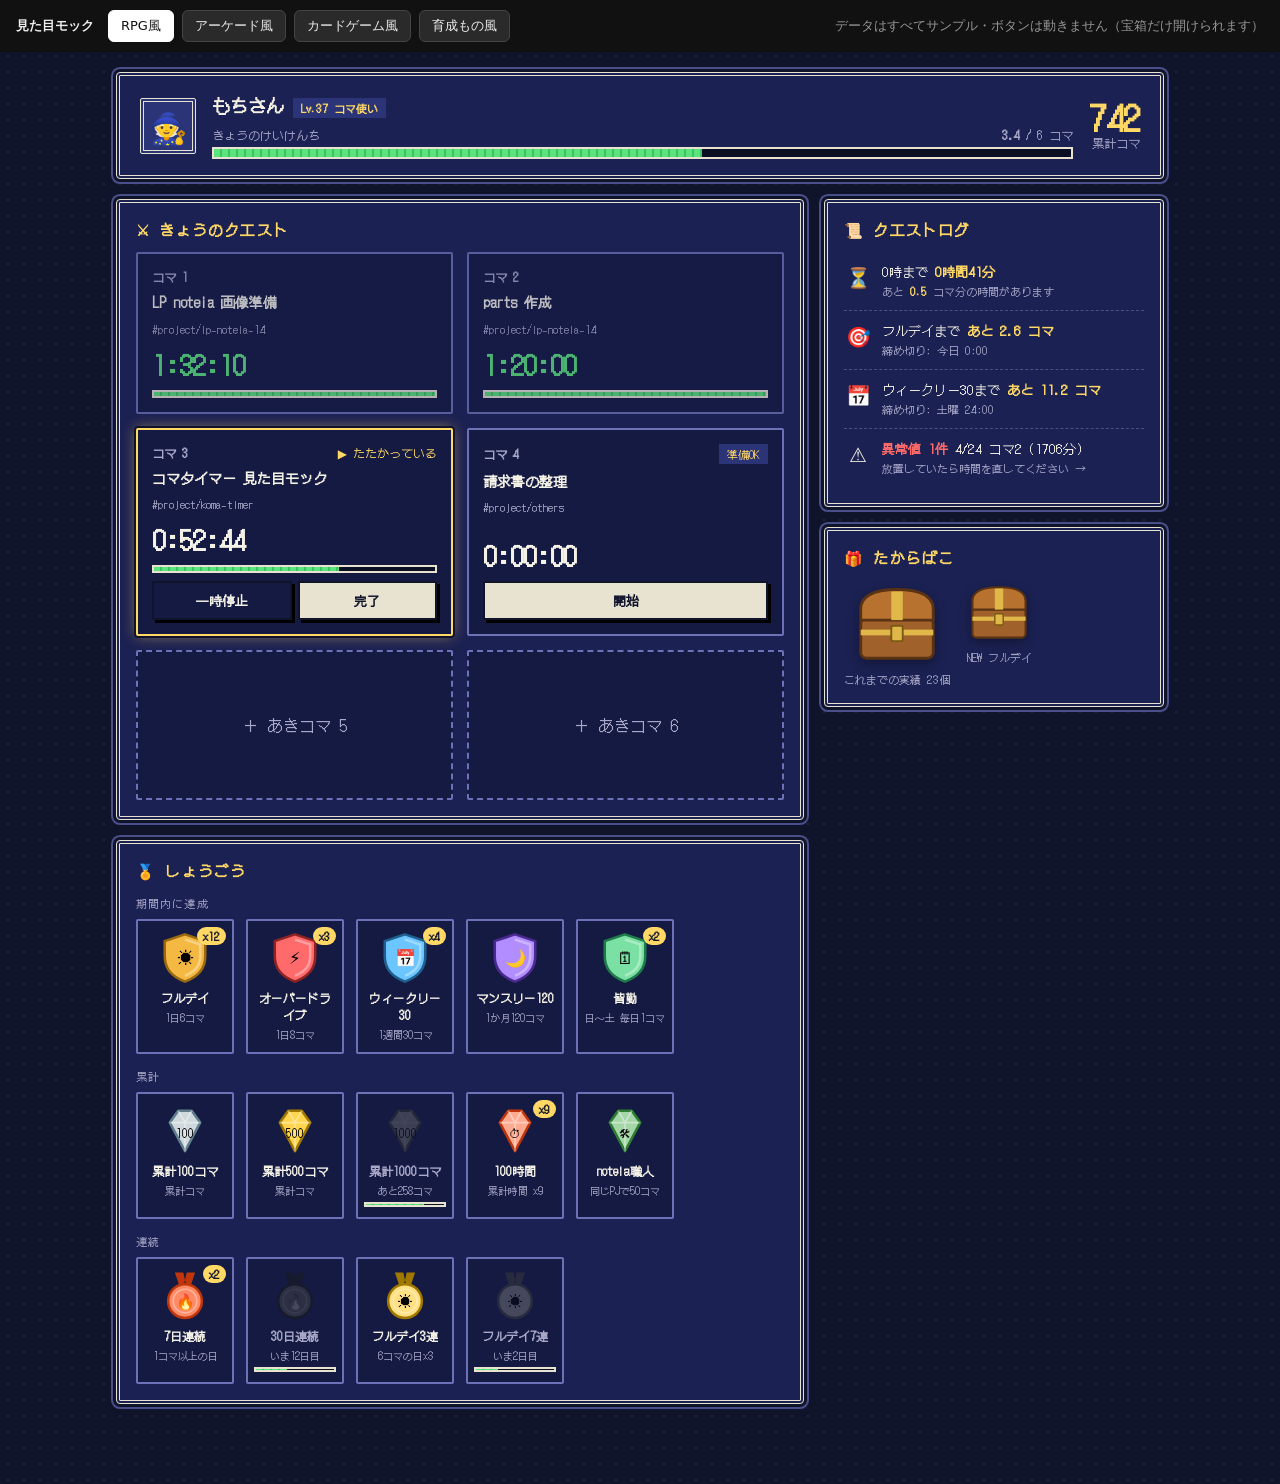
==== mock/index.html @ 6a6e15d1 "feat: 見た目を比べるモックページを追加（ローカル専用） #T-007 Co-Authored-By: Claude Opus 5.5 <noreply@anthropic.com>" ====
<!doctype html>
<html lang="ja" data-skin="rpg">
<head>
<meta charset="utf-8">
<meta name="viewport" content="width=device-width, initial-scale=1">
<title>見た目モック — コマタイマー</title>
<!-- T-007: 見た目の方向性を比べるためのモック（ローカル専用・データはすべてサンプル） -->
<link rel="preconnect" href="https://fonts.googleapis.com">
<link rel="preconnect" href="https://fonts.gstatic.com" crossorigin>
<link href="https://fonts.googleapis.com/css2?family=DotGothic16&family=M+PLUS+Rounded+1c:wght@400;700;800&family=Orbitron:wght@500;700;900&family=Zen+Kaku+Gothic+New:wght@400;700;900&display=swap" rel="stylesheet">
<style>
/* =========================================================
   共通の骨組み（スキンは変数と一部の上書きだけで切り替える）
   ========================================================= */
* { box-sizing: border-box; }
html, body { margin: 0; }
body {
    background: var(--bg);
    color: var(--text);
    font-family: var(--font);
    min-height: 100vh;
    transition: background .3s, color .3s;
}
button { font: inherit; color: inherit; cursor: pointer; }

.switcher {
    position: sticky; top: 0; z-index: 50;
    display: flex; gap: 8px; flex-wrap: wrap; align-items: center;
    padding: 10px 16px;
    background: #111; color: #eee;
    font-family: system-ui, sans-serif; font-size: 13px;
}
.switcher strong { margin-right: 6px; }
.switcher button {
    background: #2a2a2a; border: 1px solid #444; border-radius: 6px;
    padding: 6px 12px; color: #eee;
}
.switcher button[aria-pressed="true"] { background: #fff; color: #111; border-color: #fff; }
.switcher .note { margin-left: auto; opacity: .6; }

.wrap { max-width: 1080px; margin: 0 auto; padding: 20px 16px 60px; }

/* ---- プレイヤー帯 ---- */
.player {
    display: grid; grid-template-columns: auto 1fr auto; gap: 16px; align-items: center;
    padding: 16px 20px; margin-bottom: 20px;
    background: var(--panel); border: var(--panel-border); border-radius: var(--radius);
    box-shadow: var(--panel-shadow);
}
.player__avatar {
    width: 56px; height: 56px; display: grid; place-items: center;
    font-size: 30px; background: var(--accent-soft); border-radius: var(--avatar-radius);
    border: var(--panel-border);
}
.player__name { font-weight: 700; font-size: 18px; }
.player__title { font-size: 12px; color: var(--muted); }
.meter { margin-top: 8px; }
.meter__label { display: flex; justify-content: space-between; font-size: 12px; color: var(--muted); margin-bottom: 4px; }
.meter__bar { height: 12px; background: var(--track); border-radius: var(--bar-radius); overflow: hidden; border: var(--bar-border); }
.meter__fill { height: 100%; width: var(--p); background: var(--fill); border-radius: var(--bar-radius); }
.player__score { text-align: right; }
.player__score .big { font-family: var(--font-num); font-size: 34px; font-weight: 900; color: var(--accent); line-height: 1; }
.player__score .small { font-size: 12px; color: var(--muted); }

/* ---- レイアウト ---- */
.grid { display: grid; grid-template-columns: 1fr 340px; gap: 20px; align-items: start; }
@media (max-width: 860px) { .grid { grid-template-columns: 1fr; } .player { grid-template-columns: auto 1fr; } .player__score { grid-column: 1 / -1; text-align: left; } }

.panel {
    background: var(--panel); border: var(--panel-border); border-radius: var(--radius);
    box-shadow: var(--panel-shadow); padding: 16px; margin-bottom: 20px;
}
.panel__title {
    font-family: var(--font-title); font-weight: 700; font-size: 15px;
    margin: 0 0 12px; display: flex; align-items: center; gap: 8px; color: var(--title);
    letter-spacing: var(--title-spacing);
}

/* ---- コマカード ---- */
.komas { display: grid; grid-template-columns: repeat(auto-fill, minmax(230px, 1fr)); gap: 14px; }
.koma {
    position: relative; padding: 14px; border-radius: var(--card-radius);
    background: var(--card); border: var(--card-border); box-shadow: var(--card-shadow);
    min-height: 150px; display: flex; flex-direction: column; gap: 8px;
    transition: transform .15s;
}
.koma:hover { transform: translateY(-2px); }
.koma__head { display: flex; justify-content: space-between; align-items: center; font-size: 12px; color: var(--muted); }
.koma__no { font-family: var(--font-num); font-weight: 700; }
.tag { font-size: 11px; padding: 2px 8px; border-radius: var(--tag-radius); background: var(--tag-bg); color: var(--tag-text); }
.koma__name { font-weight: 700; font-size: 14px; line-height: 1.4; }
.koma__proj { font-size: 11px; color: var(--muted); }
.koma__time { font-family: var(--font-num); font-size: 26px; font-weight: 700; margin-top: auto; }
.koma .meter__bar { height: 8px; }
.koma__actions { display: flex; gap: 6px; }
.btn {
    flex: 1; padding: 8px; border-radius: var(--btn-radius); border: var(--btn-border);
    background: var(--btn-bg); color: var(--btn-text); font-weight: 700; font-size: 13px;
    box-shadow: var(--btn-shadow);
}
.btn--sub { background: transparent; color: var(--text); }
.koma.is-done { opacity: var(--done-opacity); }
.koma.is-done .koma__time { color: var(--good); }
.koma.is-running { border: var(--running-border); box-shadow: var(--running-shadow); }
.koma.is-empty { display: grid; place-items: center; color: var(--muted); border-style: dashed; }

/* ---- 通知欄 ---- */
.notice-row { display: flex; gap: 10px; align-items: flex-start; padding: 10px 0; border-bottom: 1px dashed var(--line); font-size: 13px; }
.notice-row:last-child { border-bottom: 0; }
.notice-row .ico { font-size: 20px; width: 28px; text-align: center; }
.notice-row b { font-family: var(--font-num); color: var(--accent); }
.notice-row .sub { font-size: 11px; color: var(--muted); }
.notice-row.warn b { color: var(--bad); }

/* ---- 宝箱 ---- */
.chests { display: flex; gap: 14px; flex-wrap: wrap; }
.chest {
    background: none; border: 0; padding: 0; display: flex; flex-direction: column; align-items: center; gap: 4px;
    font-size: 11px; color: var(--muted);
}
.chest svg { width: 70px; height: 62px; filter: drop-shadow(0 4px 6px rgba(0,0,0,.3)); }
.chest.is-big svg { width: 96px; height: 84px; }
.chest:not(.is-open) svg { animation: wiggle 2.4s ease-in-out infinite; }
.chest .lid { transform-origin: 50% 40%; transition: transform .4s cubic-bezier(.3,1.6,.5,1); }
.chest.is-open .lid { transform: translateY(-14px) rotate(-14deg); }
.chest.is-open .glow { opacity: 1; }
.chest .glow { opacity: 0; transition: opacity .3s; }
@keyframes wiggle { 0%, 80%, 100% { transform: rotate(0); } 84% { transform: rotate(-6deg); } 88% { transform: rotate(6deg); } 92% { transform: rotate(-4deg); } 96% { transform: rotate(3deg); } }

/* ---- バッジ ---- */
.badges { display: grid; grid-template-columns: repeat(auto-fill, minmax(96px, 1fr)); gap: 12px; }
.badge {
    display: flex; flex-direction: column; align-items: center; text-align: center; gap: 4px;
    padding: 10px 6px; border-radius: var(--card-radius); background: var(--card); border: var(--card-border);
    position: relative; font-size: 11px;
}
.badge svg { width: 54px; height: 54px; }
.badge__name { font-weight: 700; font-size: 12px; }
.badge__cond { color: var(--muted); font-size: 10px; }
.badge__count {
    position: absolute; top: 6px; right: 6px; font-family: var(--font-num); font-weight: 700; font-size: 11px;
    background: var(--accent); color: var(--on-accent); border-radius: 999px; padding: 1px 6px;
}
.badge.is-locked svg { filter: grayscale(1) brightness(.5); opacity: .5; }
.badge.is-locked .badge__name { color: var(--muted); }
.badge .meter__bar { width: 100%; height: 5px; }
.section-label { font-size: 11px; color: var(--muted); margin: 14px 0 8px; letter-spacing: .1em; }

/* ---- 育成エリア（育成もの風でだけ表示） ---- */
.garden { display: none; }

/* ---- 開封モーダル ---- */
.modal { position: fixed; inset: 0; background: rgba(0,0,0,.6); display: none; place-items: center; z-index: 100; padding: 16px; }
.modal.is-open { display: grid; }
.modal__box {
    background: var(--panel); border: var(--panel-border); border-radius: var(--radius); color: var(--text);
    max-width: 520px; width: 100%; padding: 24px; text-align: center; box-shadow: 0 20px 60px rgba(0,0,0,.5);
    animation: pop .35s cubic-bezier(.3,1.6,.5,1);
}
.modal__box h3 { font-family: var(--font-title); margin: 0 0 4px; color: var(--title); }
.modal__box .badges { margin: 16px 0; }
.modal__box .badge { animation: drop .4s both; }
@keyframes pop { from { transform: scale(.6); opacity: 0; } }
@keyframes drop { from { transform: translateY(-20px) scale(.6); opacity: 0; } }

/* =========================================================
   スキン1: RPG風（ドット絵・ウィンドウ枠・クエストログ）
   ========================================================= */
[data-skin="rpg"] {
    --font: "DotGothic16", system-ui, sans-serif;
    --font-title: "DotGothic16", sans-serif;
    --font-num: "DotGothic16", monospace;
    --bg: #10142b; --text: #f4f1e6; --muted: #a9a8c9; --title: #ffd866; --title-spacing: .08em;
    --panel: #1b2152; --panel-border: 4px double #e8e3d0; --panel-shadow: 0 0 0 3px #10142b, 0 0 0 5px #4a4f8a;
    --radius: 4px; --avatar-radius: 2px;
    --card: #151a42; --card-border: 2px solid #6d72b8; --card-shadow: none; --card-radius: 2px;
    --accent: #ffd866; --accent-soft: #2c3478; --on-accent: #10142b;
    --track: #0b0f24; --fill: repeating-linear-gradient(90deg, #5be37d 0 6px, #3fc463 6px 8px); --bar-radius: 0; --bar-border: 2px solid #e8e3d0;
    --tag-bg: #2c3478; --tag-text: #ffd866; --tag-radius: 0;
    --btn-bg: #e8e3d0; --btn-text: #10142b; --btn-border: 2px solid #10142b; --btn-radius: 0; --btn-shadow: 3px 3px 0 #000;
    --good: #5be37d; --bad: #ff6b6b; --line: #4a4f8a; --done-opacity: .75;
    --running-border: 2px solid #ffd866; --running-shadow: 0 0 0 2px #10142b, 0 0 14px rgba(255,216,102,.5);
    image-rendering: pixelated;
}
[data-skin="rpg"] body { background-image: radial-gradient(#ffffff10 1px, transparent 1px); background-size: 16px 16px; }
[data-skin="rpg"] .koma.is-running .koma__head::after { content: "▶ たたかっている"; color: #ffd866; animation: blink 1s steps(2) infinite; }
@keyframes blink { 50% { opacity: 0; } }

/* =========================================================
   スキン2: アーケード風（ネオン・スコア・コンボ）
   ========================================================= */
[data-skin="arcade"] {
    --font: "Zen Kaku Gothic New", system-ui, sans-serif;
    --font-title: "Orbitron", "Zen Kaku Gothic New", sans-serif;
    --font-num: "Orbitron", monospace;
    --bg: #07020f; --text: #f2eaff; --muted: #8f7fb0; --title: #00f0ff; --title-spacing: .15em;
    --panel: #120726; --panel-border: 1px solid #ff2bd6; --panel-shadow: 0 0 18px rgba(255,43,214,.35), inset 0 0 24px rgba(255,43,214,.08);
    --radius: 14px; --avatar-radius: 50%;
    --card: #0d0420; --card-border: 1px solid #3b1e6e; --card-shadow: none; --card-radius: 12px;
    --accent: #00f0ff; --accent-soft: #1a0b3a; --on-accent: #07020f;
    --track: #1d0d3a; --fill: linear-gradient(90deg, #ff2bd6, #00f0ff); --bar-radius: 999px; --bar-border: 0;
    --tag-bg: #2a0f4f; --tag-text: #ff8af0; --tag-radius: 999px;
    --btn-bg: linear-gradient(90deg, #ff2bd6, #7a2bff); --btn-text: #fff; --btn-border: 0; --btn-radius: 999px; --btn-shadow: 0 0 14px rgba(255,43,214,.6);
    --good: #39ff9f; --bad: #ff3b6b; --line: #3b1e6e; --done-opacity: .8;
    --running-border: 1px solid #00f0ff; --running-shadow: 0 0 22px rgba(0,240,255,.55);
}
[data-skin="arcade"] body { background-image: linear-gradient(transparent 95%, rgba(255,43,214,.12) 95%), linear-gradient(90deg, transparent 95%, rgba(0,240,255,.08) 95%); background-size: 40px 40px; }
[data-skin="arcade"] .panel__title { text-transform: uppercase; text-shadow: 0 0 10px currentColor; }
[data-skin="arcade"] .player__score .big { text-shadow: 0 0 16px #00f0ff; }
[data-skin="arcade"] .koma.is-running .koma__time { color: #00f0ff; text-shadow: 0 0 12px #00f0ff; }
[data-skin="arcade"] .koma.is-running .koma__head::after { content: "COMBO ×3"; font-family: "Orbitron"; color: #ff2bd6; font-weight: 900; }

/* =========================================================
   スキン3: カードゲーム風（コマ=カード・レア度で光る）
   ========================================================= */
[data-skin="card"] {
    --font: "Zen Kaku Gothic New", system-ui, sans-serif;
    --font-title: "Zen Kaku Gothic New", sans-serif;
    --font-num: "Zen Kaku Gothic New", sans-serif;
    --bg: #1d1a17; --text: #f6efe3; --muted: #b3a690; --title: #e9c46a; --title-spacing: .05em;
    --panel: linear-gradient(160deg, #2b2620, #221e19); --panel-border: 1px solid #5c4d36; --panel-shadow: 0 10px 30px rgba(0,0,0,.4);
    --radius: 14px; --avatar-radius: 12px;
    --card: linear-gradient(170deg, #3a3128, #2a241e); --card-border: 2px solid #8a6f45; --card-shadow: 0 6px 14px rgba(0,0,0,.45); --card-radius: 12px;
    --accent: #e9c46a; --accent-soft: #3a3128; --on-accent: #1d1a17;
    --track: #14110e; --fill: linear-gradient(90deg, #b8860b, #ffe08a); --bar-radius: 999px; --bar-border: 1px solid #5c4d36;
    --tag-bg: #4a3d2b; --tag-text: #f2d48f; --tag-radius: 6px;
    --btn-bg: linear-gradient(180deg, #f0d48a, #c99a3e); --btn-text: #2a1e0c; --btn-border: 1px solid #7a5a24; --btn-radius: 8px; --btn-shadow: 0 2px 0 #7a5a24;
    --good: #8fd18a; --bad: #e76f51; --line: #4a3d2b; --done-opacity: 1;
    --running-border: 2px solid #ffe08a; --running-shadow: 0 0 0 1px #ffe08a, 0 0 24px rgba(255,224,138,.45);
}
[data-skin="card"] .koma { aspect-ratio: 5 / 6; min-height: 0; }
[data-skin="card"] .koma::before {
    content: ""; position: absolute; inset: 6px; border: 1px solid rgba(233,196,106,.35); border-radius: 8px; pointer-events: none;
}
[data-skin="card"] .koma.is-done { background: linear-gradient(135deg, #3a3128 0%, #6b5532 45%, #fff2c2 50%, #6b5532 55%, #3a3128 100%); background-size: 300% 300%; animation: foil 4s linear infinite; }
[data-skin="card"] .koma.is-done .koma__head::after { content: "★ R"; color: #ffe08a; font-weight: 900; }
[data-skin="card"] .koma.is-done.is-long .koma__head::after { content: "★★ SR"; }
@keyframes foil { to { background-position: 300% 300%; } }

/* =========================================================
   スキン4: 育成もの風（コマで木が育つ・やわらかい色）
   ========================================================= */
[data-skin="grow"] {
    --font: "M PLUS Rounded 1c", system-ui, sans-serif;
    --font-title: "M PLUS Rounded 1c", sans-serif;
    --font-num: "M PLUS Rounded 1c", sans-serif;
    --bg: #f3f7ec; --text: #3d4a35; --muted: #84917a; --title: #4f8a3c; --title-spacing: .02em;
    --panel: #ffffff; --panel-border: 0; --panel-shadow: 0 6px 20px rgba(79,138,60,.12);
    --radius: 22px; --avatar-radius: 50%;
    --card: #fbfdf7; --card-border: 2px solid #e3ecd5; --card-shadow: none; --card-radius: 18px;
    --accent: #f08a5d; --accent-soft: #fde8dc; --on-accent: #fff;
    --track: #e8efdc; --fill: linear-gradient(90deg, #9ad37a, #5fb04a); --bar-radius: 999px; --bar-border: 0;
    --tag-bg: #eaf4df; --tag-text: #4f8a3c; --tag-radius: 999px;
    --btn-bg: #5fb04a; --btn-text: #fff; --btn-border: 0; --btn-radius: 999px; --btn-shadow: 0 3px 0 #3f8a2f;
    --good: #4f8a3c; --bad: #e0663f; --line: #e3ecd5; --done-opacity: 1;
    --running-border: 2px solid #f08a5d; --running-shadow: 0 0 0 4px #fde8dc;
}
[data-skin="grow"] .garden { display: block; }
[data-skin="grow"] .koma.is-done .koma__head::after { content: "🌱 しゅうかく済み"; color: #4f8a3c; }
[data-skin="grow"] .koma.is-running .koma__head::after { content: "💧 水やり中"; color: #f08a5d; }
.garden__scene { display: grid; grid-template-columns: 200px 1fr; gap: 16px; align-items: center; }
.garden__scene svg { width: 100%; height: auto; }
.garden__talk { background: #f6faf0; border-radius: 16px; padding: 12px 14px; font-size: 13px; line-height: 1.6; position: relative; }
.garden__talk::before { content: ""; position: absolute; left: -8px; top: 22px; border: 8px solid transparent; border-right-color: #f6faf0; border-left: 0; }
@media (max-width: 520px) { .garden__scene { grid-template-columns: 1fr; } }
</style>
</head>
<body>

<div class="switcher" role="toolbar" aria-label="スキン切り替え">
    <strong>見た目モック</strong>
    <button data-skin-btn="rpg">RPG風</button>
    <button data-skin-btn="arcade">アーケード風</button>
    <button data-skin-btn="card">カードゲーム風</button>
    <button data-skin-btn="grow">育成もの風</button>
    <span class="note">データはすべてサンプル・ボタンは動きません（宝箱だけ開けられます）</span>
</div>

<div class="wrap">

    <!-- プレイヤー帯 -->
    <section class="player">
        <div class="player__avatar" data-text="avatar">🧙</div>
        <div>
            <div class="player__name"><span data-text="playerName">もちさん</span> <span class="tag" data-text="rank">Lv.37 コマ使い</span></div>
            <div class="meter">
                <div class="meter__label"><span data-text="todayLabel">きょうの進み</span><span><b>3.4</b> / 6 コマ</span></div>
                <div class="meter__bar"><div class="meter__fill" style="--p:57%"></div></div>
            </div>
        </div>
        <div class="player__score">
            <div class="big">742</div>
            <div class="small" data-text="totalLabel">累計コマ</div>
        </div>
    </section>

    <div class="grid">
        <div>
            <!-- 育成もの風だけで出るエリア -->
            <section class="panel garden">
                <h2 class="panel__title">🌳 コマの木</h2>
                <div class="garden__scene">
                    <svg viewBox="0 0 200 170" aria-hidden="true">
                        <ellipse cx="100" cy="158" rx="80" ry="10" fill="#dce8c9"/>
                        <rect x="92" y="88" width="16" height="70" rx="6" fill="#9b6b43"/>
                        <circle cx="100" cy="70" r="46" fill="#7cc561"/>
                        <circle cx="66" cy="86" r="28" fill="#6ab550"/>
                        <circle cx="134" cy="86" r="28" fill="#6ab550"/>
                        <circle cx="100" cy="44" r="26" fill="#8fd376"/>
                        <circle cx="78" cy="62" r="7" fill="#f08a5d"/><circle cx="118" cy="52" r="7" fill="#f08a5d"/>
                        <circle cx="126" cy="90" r="7" fill="#f08a5d"/><circle cx="72" cy="98" r="7" fill="#ffd166"/>
                    </svg>
                    <div class="garden__talk">
                        きょうは <b>3.4コマ</b> ぶん育ったよ。あと <b>2.6コマ</b> で実がぜんぶ色づくみたい。<br>
                        木は累計 <b>742コマ</b>。1000コマで花が咲くよ。
                    </div>
                </div>
            </section>

            <!-- 今日のコマ -->
            <section class="panel">
                <h2 class="panel__title"><span data-text="komaTitle">⚔ きょうのクエスト</span></h2>
                <div class="komas">
                    <article class="koma is-done is-long">
                        <div class="koma__head"><span class="koma__no">コマ 1</span></div>
                        <div class="koma__name">LP noteia 画像準備</div>
                        <div class="koma__proj">#project/lp-noteia-14</div>
                        <div class="koma__time">1:32:10</div>
                        <div class="meter__bar"><div class="meter__fill" style="--p:100%"></div></div>
                    </article>
                    <article class="koma is-done">
                        <div class="koma__head"><span class="koma__no">コマ 2</span></div>
                        <div class="koma__name">parts 作成</div>
                        <div class="koma__proj">#project/lp-noteia-14</div>
                        <div class="koma__time">1:20:00</div>
                        <div class="meter__bar"><div class="meter__fill" style="--p:100%"></div></div>
                    </article>
                    <article class="koma is-running">
                        <div class="koma__head"><span class="koma__no">コマ 3</span></div>
                        <div class="koma__name">コマタイマー 見た目モック</div>
                        <div class="koma__proj">#project/koma-timer</div>
                        <div class="koma__time">0:52:44</div>
                        <div class="meter__bar"><div class="meter__fill" style="--p:66%"></div></div>
                        <div class="koma__actions"><button class="btn btn--sub">一時停止</button><button class="btn">完了</button></div>
                    </article>
                    <article class="koma">
                        <div class="koma__head"><span class="koma__no">コマ 4</span><span class="tag">準備OK</span></div>
                        <div class="koma__name">請求書の整理</div>
                        <div class="koma__proj">#project/others</div>
                        <div class="koma__time">0:00:00</div>
                        <div class="koma__actions"><button class="btn">開始</button></div>
                    </article>
                    <article class="koma is-empty"><span data-text="emptySlot">＋ あきコマ 5</span></article>
                    <article class="koma is-empty"><span data-text="emptySlot6">＋ あきコマ 6</span></article>
                </div>
            </section>

            <!-- バッジ一覧 -->
            <section class="panel">
                <h2 class="panel__title"><span data-text="badgeTitle">🏅 しょうごう</span></h2>
                <div class="section-label">期間内に達成</div>
                <div class="badges" id="badges-period"></div>
                <div class="section-label">累計</div>
                <div class="badges" id="badges-total"></div>
                <div class="section-label">連続</div>
                <div class="badges" id="badges-streak"></div>
            </section>
        </div>

        <aside>
            <!-- 通知欄 -->
            <section class="panel">
                <h2 class="panel__title"><span data-text="noticeTitle">📜 クエストログ</span></h2>
                <div class="notice-row">
                    <div class="ico">⏳</div>
                    <div>0時まで <b id="remain-time">--</b><br><span class="sub">あと <b id="remain-koma">--</b> コマ分の時間があります</span></div>
                </div>
                <div class="notice-row">
                    <div class="ico">🎯</div>
                    <div>フルデイまで <b>あと 2.6 コマ</b><br><span class="sub">締め切り: 今日 0:00</span></div>
                </div>
                <div class="notice-row">
                    <div class="ico">📅</div>
                    <div>ウィークリー30まで <b>あと 11.2 コマ</b><br><span class="sub">締め切り: 土曜 24:00</span></div>
                </div>
                <div class="notice-row warn">
                    <div class="ico">⚠</div>
                    <div><b>異常値 1件</b> 4/24 コマ2（1706分）<br><span class="sub">放置していたら時間を直してください →</span></div>
                </div>
            </section>

            <!-- 宝箱 -->
            <section class="panel">
                <h2 class="panel__title"><span data-text="chestTitle">🎁 たからばこ</span></h2>
                <div class="chests">
                    <button class="chest is-big" data-chest="past"><span class="chest-svg"></span>これまでの実績 23個</button>
                    <button class="chest" data-chest="new"><span class="chest-svg"></span>NEW フルデイ</button>
                </div>
            </section>
        </aside>
    </div>
</div>

<div class="modal" id="modal" role="dialog" aria-modal="true">
    <div class="modal__box">
        <h3 id="modal-title">バッジを手に入れた！</h3>
        <div id="modal-sub" style="font-size:13px;opacity:.75;"></div>
        <div class="badges" id="modal-badges"></div>
        <button class="btn" id="modal-close" style="max-width:200px;">とじる</button>
    </div>
</div>

<script>
// ---- バッジの絵（種類ごとに形を変える。色はバッジごと） ----
const BADGE_SHAPES = {
    // 期間内に達成: 盾
    period: (c1, c2, icon) => `<svg viewBox="0 0 64 64"><path d="M32 4 56 12v18c0 15-10 25-24 30C18 55 8 45 8 30V12z" fill="${c1}" stroke="${c2}" stroke-width="3"/><path d="M32 10 50 16v14c0 11-7 19-18 23" fill="none" stroke="#fff" stroke-opacity=".35" stroke-width="3"/><text x="32" y="39" font-size="20" text-anchor="middle">${icon}</text></svg>`,
    // 累計: 宝石
    total: (c1, c2, icon) => `<svg viewBox="0 0 64 64"><path d="M14 22 24 8h16l10 14-18 34z" fill="${c1}" stroke="${c2}" stroke-width="3" stroke-linejoin="round"/><path d="M14 22h36M24 8l8 14 8-14M32 22v34" stroke="#fff" stroke-opacity=".4" stroke-width="2" fill="none"/><text x="32" y="40" font-size="14" text-anchor="middle">${icon}</text></svg>`,
    // 連続: メダル
    streak: (c1, c2, icon) => `<svg viewBox="0 0 64 64"><path d="M20 4h10l4 18h-8zM44 4H34l-4 18h8z" fill="${c2}"/><circle cx="32" cy="38" r="20" fill="${c1}" stroke="${c2}" stroke-width="3"/><circle cx="32" cy="38" r="14" fill="none" stroke="#fff" stroke-opacity=".35" stroke-width="2"/><text x="32" y="45" font-size="18" text-anchor="middle">${icon}</text></svg>`,
};

const BADGES = {
    period: [
        { name: 'フルデイ',        cond: '1日6コマ',       icon: '☀', c: ['#f4b942', '#9a6a12'], count: 12 },
        { name: 'オーバードライブ', cond: '1日8コマ',       icon: '⚡', c: ['#ff6b6b', '#8f2323'], count: 3 },
        { name: 'ウィークリー30',  cond: '1週間30コマ',    icon: '📅', c: ['#6bc5ff', '#1f5f8f'], count: 4 },
        { name: 'マンスリー120',   cond: '1か月120コマ',   icon: '🌙', c: ['#b28dff', '#4b2a8f'], count: 1 },
        { name: '皆勤',            cond: '日〜土 毎日1コマ', icon: '🗓', c: ['#7be0a4', '#1f7a4a'], count: 2 },
    ],
    total: [
        { name: '累計100コマ',  cond: '累計コマ',  icon: '100', c: ['#cfd8dc', '#607d8b'], count: 1 },
        { name: '累計500コマ',  cond: '累計コマ',  icon: '500', c: ['#ffd54f', '#a07800'], count: 1 },
        { name: '累計1000コマ', cond: 'あと258コマ', icon: '1000', c: ['#80deea', '#00838f'], locked: true, progress: 74 },
        { name: '100時間',      cond: '累計時間 ×9', icon: '⏱', c: ['#ffab91', '#bf360c'], count: 9 },
        { name: 'noteia職人',   cond: '同じPJで50コマ', icon: '🛠', c: ['#a5d6a7', '#2e7d32'], count: 1 },
    ],
    streak: [
        { name: '7日連続',        cond: '1コマ以上の日',  icon: '🔥', c: ['#ff8a65', '#bf360c'], count: 2 },
        { name: '30日連続',       cond: 'いま12日目',     icon: '🔥', c: ['#ff7043', '#8f1d00'], locked: true, progress: 40 },
        { name: 'フルデイ3連',    cond: '6コマの日×3',    icon: '☀', c: ['#ffe082', '#a07800'], count: 1 },
        { name: 'フルデイ7連',    cond: 'いま2日目',      icon: '☀', c: ['#fff176', '#8d7a00'], locked: true, progress: 28 },
    ],
};

function badgeHtml(type, b, delay = 0) {
    return `<div class="badge${b.locked ? ' is-locked' : ''}" style="animation-delay:${delay}ms">
        ${b.count > 1 ? `<span class="badge__count">×${b.count}</span>` : ''}
        ${BADGE_SHAPES[type](b.c[0], b.c[1], b.icon)}
        <div class="badge__name">${b.name}</div>
        <div class="badge__cond">${b.cond}</div>
        ${b.locked ? `<div class="meter__bar"><div class="meter__fill" style="--p:${b.progress}%"></div></div>` : ''}
    </div>`;
}
for (const type of Object.keys(BADGES)) {
    document.getElementById(`badges-${type}`).innerHTML = BADGES[type].map(b => badgeHtml(type, b)).join('');
}

// ---- 宝箱 ----
const CHEST_SVG = `<svg viewBox="0 0 100 88" aria-hidden="true">
    <g class="glow"><circle cx="50" cy="40" r="30" fill="#fff6a8" opacity=".7"/><path d="M50 2v14M22 12l8 10M78 12l-8 10" stroke="#ffe066" stroke-width="4" stroke-linecap="round"/></g>
    <rect x="12" y="40" width="76" height="42" rx="6" fill="#a0612b" stroke="#5a3214" stroke-width="3"/>
    <rect x="12" y="52" width="76" height="6" fill="#e0b84a"/>
    <rect x="44" y="48" width="12" height="16" rx="2" fill="#e0b84a" stroke="#7a5a12" stroke-width="2"/>
    <g class="lid"><path d="M12 42V30c0-12 12-20 38-20s38 8 38 20v12z" fill="#b8722f" stroke="#5a3214" stroke-width="3"/><rect x="44" y="12" width="12" height="30" fill="#e0b84a"/></g>
</svg>`;
document.querySelectorAll('.chest-svg').forEach(el => el.innerHTML = CHEST_SVG);

const modal = document.getElementById('modal');
document.querySelectorAll('.chest').forEach(chest => {
    chest.addEventListener('click', () => {
        if (chest.classList.contains('is-open')) return;
        chest.classList.add('is-open');
        setTimeout(() => {
            const past = chest.dataset.chest === 'past';
            const list = past
                ? [...BADGES.period.map(b => ['period', b]), ...BADGES.total.map(b => ['total', b]), ...BADGES.streak.map(b => ['streak', b])].filter(([, b]) => !b.locked)
                : [['period', { ...BADGES.period[0], count: 1 }]];
            document.getElementById('modal-title').textContent = past ? 'これまでの実績をうけとった！' : 'バッジを手に入れた！';
            document.getElementById('modal-sub').textContent = past ? '過去のデータから 23個 のバッジが見つかりました' : '今日 6コマを達成しました';
            document.getElementById('modal-badges').innerHTML = list.map(([t, b], i) => badgeHtml(t, b, i * 80)).join('');
            modal.classList.add('is-open');
        }, 450);
    });
});
document.getElementById('modal-close').addEventListener('click', () => modal.classList.remove('is-open'));
modal.addEventListener('click', e => { if (e.target === modal) modal.classList.remove('is-open'); });

// ---- 0時までの残り（ここだけ本物の時計を使う） ----
function updateRemain() {
    const now = new Date();
    const midnight = new Date(now); midnight.setHours(24, 0, 0, 0);
    const min = Math.floor((midnight - now) / 60000);
    document.getElementById('remain-time').textContent = `${Math.floor(min / 60)}時間${min % 60}分`;
    document.getElementById('remain-koma').textContent = (min / 80).toFixed(1);
}
updateRemain(); setInterval(updateRemain, 30000);

// ---- スキンごとの言葉づかい ----
const WORDS = {
    rpg:    { avatar: '🧙', rank: 'Lv.37 コマ使い', todayLabel: 'きょうのけいけんち', totalLabel: '累計コマ', komaTitle: '⚔ きょうのクエスト', badgeTitle: '🏅 しょうごう', noticeTitle: '📜 クエストログ', chestTitle: '🎁 たからばこ', emptySlot: '＋ あきコマ 5', emptySlot6: '＋ あきコマ 6' },
    arcade: { avatar: '👾', rank: 'RANK S', todayLabel: 'TODAY', totalLabel: 'HI-SCORE', komaTitle: 'STAGE SELECT', badgeTitle: 'ACHIEVEMENTS', noticeTitle: 'STATUS', chestTitle: 'BONUS', emptySlot: 'INSERT KOMA', emptySlot6: 'INSERT KOMA' },
    card:   { avatar: '🃏', rank: 'デッキ 742枚', todayLabel: 'きょうのドロー', totalLabel: '所持カード', komaTitle: '🂠 きょうの手札', badgeTitle: '🏆 コレクション', noticeTitle: '📋 デッキ情報', chestTitle: '🎴 パック', emptySlot: '＋ 空きスロット', emptySlot6: '＋ 空きスロット' },
    grow:   { avatar: '🌱', rank: 'Lv.37 にわし', todayLabel: 'きょうの成長', totalLabel: '累計コマ', komaTitle: '🪴 きょうの畑', badgeTitle: '🌼 おはなバッジ', noticeTitle: '💌 おしらせ', chestTitle: '🧺 おとどけもの', emptySlot: '＋ 種をまく', emptySlot6: '＋ 種をまく' },
};
function setSkin(skin) {
    document.documentElement.dataset.skin = skin;
    document.querySelectorAll('[data-skin-btn]').forEach(b => b.setAttribute('aria-pressed', String(b.dataset.skinBtn === skin)));
    document.querySelectorAll('[data-text]').forEach(el => { const w = WORDS[skin][el.dataset.text]; if (w) el.textContent = w; });
    try { localStorage.setItem('komaMockSkin', skin); } catch (e) {}
}
document.querySelectorAll('[data-skin-btn]').forEach(b => b.addEventListener('click', () => setSkin(b.dataset.skinBtn)));
let initial = 'rpg';
try { initial = localStorage.getItem('komaMockSkin') || 'rpg'; } catch (e) {}
setSkin(WORDS[initial] ? initial : 'rpg');
</script>
</body>
</html>
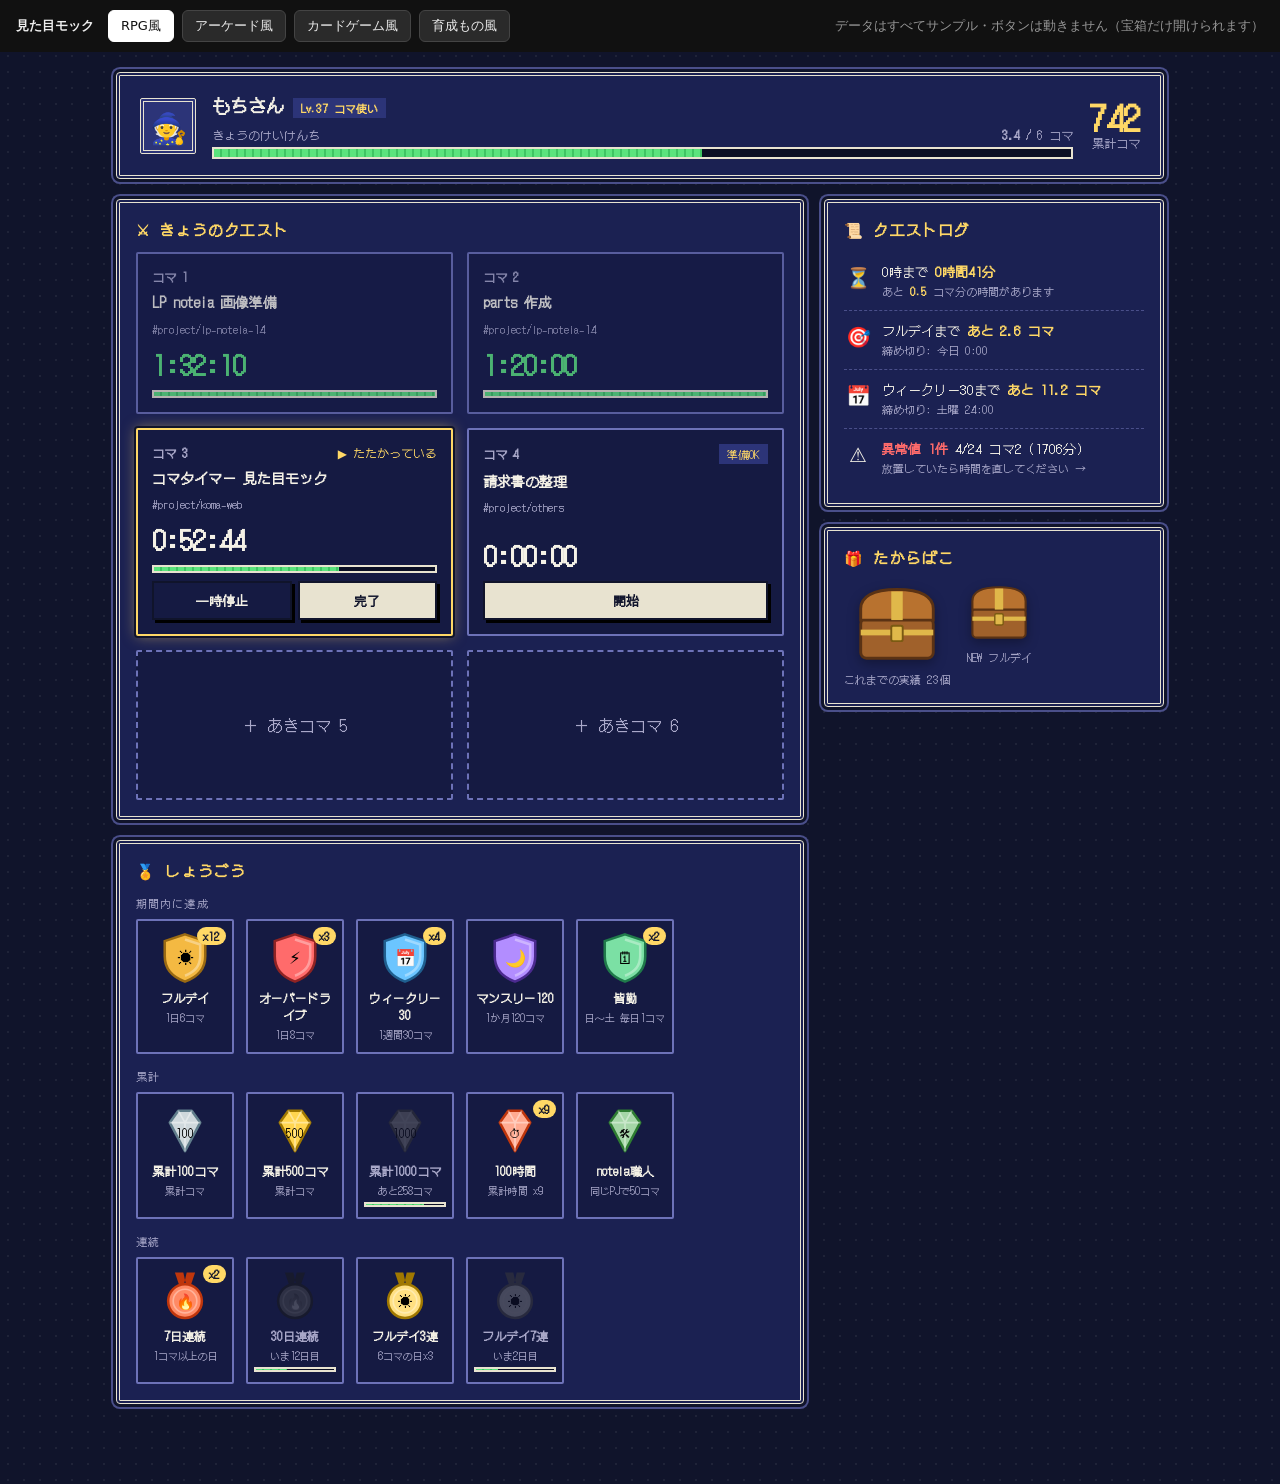
==== commit 68b5da65: "docs: リポジトリ名・仮想ホスト・プロジェクト ID を koma-web に変更 Co-Authored-By: Claude Opus 5.5 <noreply@anthropic.com>" ====
--- a/mock/index.html
+++ b/mock/index.html
@@ -338,7 +338,7 @@
                     <article class="koma is-running">
                         <div class="koma__head"><span class="koma__no">コマ 3</span></div>
                         <div class="koma__name">コマタイマー 見た目モック</div>
-                        <div class="koma__proj">#project/koma-timer</div>
+                        <div class="koma__proj">#project/koma-web</div>
                         <div class="koma__time">0:52:44</div>
                         <div class="meter__bar"><div class="meter__fill" style="--p:66%"></div></div>
                         <div class="koma__actions"><button class="btn btn--sub">一時停止</button><button class="btn">完了</button></div>
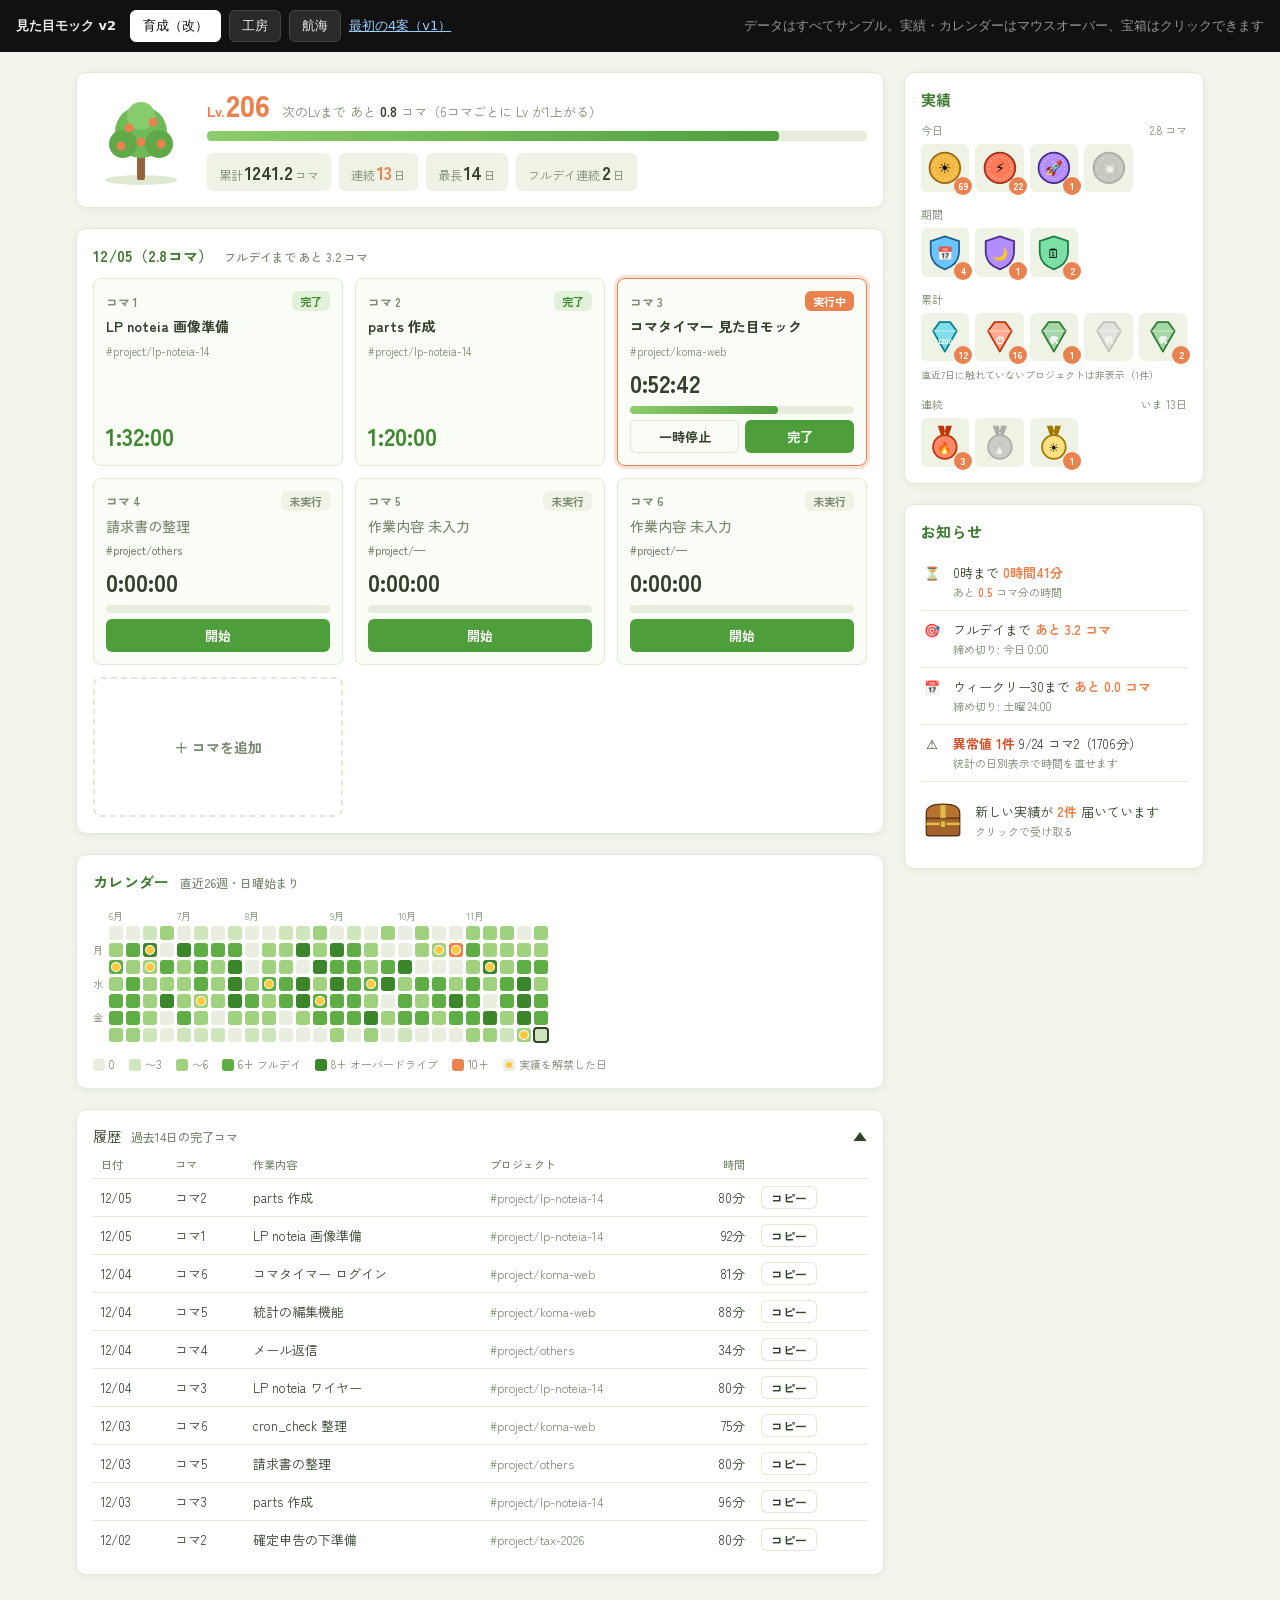
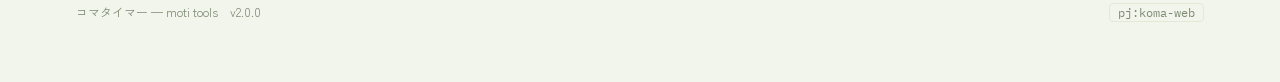
==== commit 8e573e63: "feat: 見た目モック v2（育成（改）・工房・航海）を追加し、最初の4案を v1.html に残す #T-007 Co-Authored-By: Claude Opus 5.5 <noreply@" ====
--- a/mock/index.html
+++ b/mock/index.html
@@ -1,13 +1,13 @@
 <!doctype html>
-<html lang="ja" data-skin="rpg">
+<html lang="ja" data-skin="grow">
 <head>
 <meta charset="utf-8">
 <meta name="viewport" content="width=device-width, initial-scale=1">
-<title>見た目モック — コマタイマー</title>
-<!-- T-007: 見た目の方向性を比べるためのモック（ローカル専用・データはすべてサンプル） -->
+<title>見た目モック v2 — コマタイマー</title>
+<!-- T-007: 見た目モック v2（ローカル専用・データはすべてサンプル）。最初の4案は v1.html に残してある -->
 <link rel="preconnect" href="https://fonts.googleapis.com">
 <link rel="preconnect" href="https://fonts.gstatic.com" crossorigin>
-<link href="https://fonts.googleapis.com/css2?family=DotGothic16&family=M+PLUS+Rounded+1c:wght@400;700;800&family=Orbitron:wght@500;700;900&family=Zen+Kaku+Gothic+New:wght@400;700;900&display=swap" rel="stylesheet">
+<link href="https://fonts.googleapis.com/css2?family=IBM+Plex+Mono:wght@500;700&family=Orbitron:wght@500;700;900&family=Shippori+Mincho:wght@600;800&family=Zen+Kaku+Gothic+New:wght@400;500;700;900&display=swap" rel="stylesheet">
 <style>
 /* =========================================================
    共通の骨組み（スキンは変数と一部の上書きだけで切り替える）
@@ -15,505 +15,641 @@
 * { box-sizing: border-box; }
 html, body { margin: 0; }
 body {
-    background: var(--bg);
-    color: var(--text);
-    font-family: var(--font);
-    min-height: 100vh;
-    transition: background .3s, color .3s;
+    background: var(--bg); color: var(--text);
+    font-family: var(--font); font-size: 14px;
+    min-height: 100vh; transition: background .3s, color .3s;
 }
 button { font: inherit; color: inherit; cursor: pointer; }
+.num { font-family: var(--font-num); font-variant-numeric: tabular-nums; }
 
 .switcher {
     position: sticky; top: 0; z-index: 50;
     display: flex; gap: 8px; flex-wrap: wrap; align-items: center;
-    padding: 10px 16px;
-    background: #111; color: #eee;
+    padding: 10px 16px; background: #111; color: #eee;
     font-family: system-ui, sans-serif; font-size: 13px;
 }
 .switcher strong { margin-right: 6px; }
-.switcher button {
-    background: #2a2a2a; border: 1px solid #444; border-radius: 6px;
-    padding: 6px 12px; color: #eee;
-}
+.switcher button { background: #2a2a2a; border: 1px solid #444; border-radius: 6px; padding: 6px 12px; color: #eee; }
 .switcher button[aria-pressed="true"] { background: #fff; color: #111; border-color: #fff; }
+.switcher a { color: #9cf; }
 .switcher .note { margin-left: auto; opacity: .6; }
 
-.wrap { max-width: 1080px; margin: 0 auto; padding: 20px 16px 60px; }
-
-/* ---- プレイヤー帯 ---- */
-.player {
-    display: grid; grid-template-columns: auto 1fr auto; gap: 16px; align-items: center;
-    padding: 16px 20px; margin-bottom: 20px;
-    background: var(--panel); border: var(--panel-border); border-radius: var(--radius);
-    box-shadow: var(--panel-shadow);
-}
-.player__avatar {
-    width: 56px; height: 56px; display: grid; place-items: center;
-    font-size: 30px; background: var(--accent-soft); border-radius: var(--avatar-radius);
-    border: var(--panel-border);
-}
-.player__name { font-weight: 700; font-size: 18px; }
-.player__title { font-size: 12px; color: var(--muted); }
-.meter { margin-top: 8px; }
-.meter__label { display: flex; justify-content: space-between; font-size: 12px; color: var(--muted); margin-bottom: 4px; }
-.meter__bar { height: 12px; background: var(--track); border-radius: var(--bar-radius); overflow: hidden; border: var(--bar-border); }
-.meter__fill { height: 100%; width: var(--p); background: var(--fill); border-radius: var(--bar-radius); }
-.player__score { text-align: right; }
-.player__score .big { font-family: var(--font-num); font-size: 34px; font-weight: 900; color: var(--accent); line-height: 1; }
-.player__score .small { font-size: 12px; color: var(--muted); }
-
-/* ---- レイアウト ---- */
-.grid { display: grid; grid-template-columns: 1fr 340px; gap: 20px; align-items: start; }
-@media (max-width: 860px) { .grid { grid-template-columns: 1fr; } .player { grid-template-columns: auto 1fr; } .player__score { grid-column: 1 / -1; text-align: left; } }
+.wrap { max-width: 1160px; margin: 0 auto; padding: 20px 16px 60px; }
+.grid { display: grid; grid-template-columns: minmax(0, 1fr) 300px; gap: 20px; align-items: start; }
+@media (max-width: 900px) { .grid { grid-template-columns: minmax(0, 1fr); } }
 
 .panel {
     background: var(--panel); border: var(--panel-border); border-radius: var(--radius);
     box-shadow: var(--panel-shadow); padding: 16px; margin-bottom: 20px;
 }
 .panel__title {
-    font-family: var(--font-title); font-weight: 700; font-size: 15px;
-    margin: 0 0 12px; display: flex; align-items: center; gap: 8px; color: var(--title);
-    letter-spacing: var(--title-spacing);
-}
-
-/* ---- コマカード ---- */
-.komas { display: grid; grid-template-columns: repeat(auto-fill, minmax(230px, 1fr)); gap: 14px; }
+    font-family: var(--font-title); font-weight: 700; font-size: 15px; color: var(--title);
+    margin: 0 0 12px; display: flex; align-items: baseline; gap: 10px; letter-spacing: var(--title-spacing);
+}
+.panel__title .sub { font-family: var(--font); font-weight: 500; font-size: 12px; color: var(--muted); letter-spacing: 0; }
+.panel__title .right { margin-left: auto; }
+
+.meter__bar { height: 8px; background: var(--track); border-radius: var(--bar-radius); overflow: hidden; }
+.meter__fill { height: 100%; width: var(--p); background: var(--fill); border-radius: var(--bar-radius); }
+
+/* ---- レベル帯 ---- */
+.level { display: grid; grid-template-columns: 96px minmax(0, 1fr); gap: 18px; align-items: center; }
+.level__visual svg { width: 96px; height: 96px; display: block; }
+.level__top { display: flex; align-items: baseline; gap: 12px; flex-wrap: wrap; }
+.level__lv { font-family: var(--font-num); font-size: 30px; font-weight: 900; color: var(--accent); line-height: 1; }
+.level__lv small { font-size: 14px; margin-right: 2px; }
+.level__next { font-size: 13px; color: var(--muted); }
+.level__next b { color: var(--text); }
+.level .meter__bar { margin: 10px 0 12px; height: 10px; }
+.stats { display: flex; gap: 8px; flex-wrap: wrap; }
+.stat { padding: 6px 12px; border-radius: var(--chip-radius); background: var(--soft); font-size: 12px; color: var(--muted); }
+.stat b { font-family: var(--font-num); font-size: 18px; color: var(--text); margin: 0 2px; }
+.stat.is-hot b { color: var(--accent); }
+
+/* ---- 今日のコマ ---- */
+.komas { display: grid; grid-template-columns: repeat(auto-fill, minmax(210px, 1fr)); gap: 12px; }
 .koma {
-    position: relative; padding: 14px; border-radius: var(--card-radius);
-    background: var(--card); border: var(--card-border); box-shadow: var(--card-shadow);
-    min-height: 150px; display: flex; flex-direction: column; gap: 8px;
-    transition: transform .15s;
-}
-.koma:hover { transform: translateY(-2px); }
+    padding: 12px; border-radius: var(--card-radius); background: var(--card); border: var(--card-border);
+    display: flex; flex-direction: column; gap: 6px; min-height: 140px;
+}
 .koma__head { display: flex; justify-content: space-between; align-items: center; font-size: 12px; color: var(--muted); }
 .koma__no { font-family: var(--font-num); font-weight: 700; }
-.tag { font-size: 11px; padding: 2px 8px; border-radius: var(--tag-radius); background: var(--tag-bg); color: var(--tag-text); }
-.koma__name { font-weight: 700; font-size: 14px; line-height: 1.4; }
+.state { font-size: 11px; font-weight: 700; padding: 2px 8px; border-radius: var(--chip-radius); background: var(--soft); color: var(--muted); }
+.state--done { background: var(--good-soft); color: var(--good); }
+.state--run { background: var(--accent); color: var(--on-accent); }
+.koma__name { font-weight: 700; line-height: 1.4; }
 .koma__proj { font-size: 11px; color: var(--muted); }
-.koma__time { font-family: var(--font-num); font-size: 26px; font-weight: 700; margin-top: auto; }
-.koma .meter__bar { height: 8px; }
+.koma__time { font-family: var(--font-num); font-size: 24px; font-weight: 700; margin-top: auto; }
+.koma.is-done .koma__time { color: var(--good); }
+.koma.is-running { border: var(--running-border); box-shadow: var(--running-shadow); }
+.koma.is-idle .koma__name, .koma.is-idle .koma__proj { color: var(--muted); font-weight: 500; }
 .koma__actions { display: flex; gap: 6px; }
 .btn {
-    flex: 1; padding: 8px; border-radius: var(--btn-radius); border: var(--btn-border);
+    flex: 1; padding: 7px 10px; border-radius: var(--btn-radius); border: 0;
     background: var(--btn-bg); color: var(--btn-text); font-weight: 700; font-size: 13px;
-    box-shadow: var(--btn-shadow);
-}
-.btn--sub { background: transparent; color: var(--text); }
-.koma.is-done { opacity: var(--done-opacity); }
-.koma.is-done .koma__time { color: var(--good); }
-.koma.is-running { border: var(--running-border); box-shadow: var(--running-shadow); }
-.koma.is-empty { display: grid; place-items: center; color: var(--muted); border-style: dashed; }
-
-/* ---- 通知欄 ---- */
-.notice-row { display: flex; gap: 10px; align-items: flex-start; padding: 10px 0; border-bottom: 1px dashed var(--line); font-size: 13px; }
-.notice-row:last-child { border-bottom: 0; }
-.notice-row .ico { font-size: 20px; width: 28px; text-align: center; }
-.notice-row b { font-family: var(--font-num); color: var(--accent); }
-.notice-row .sub { font-size: 11px; color: var(--muted); }
-.notice-row.warn b { color: var(--bad); }
-
-/* ---- 宝箱 ---- */
-.chests { display: flex; gap: 14px; flex-wrap: wrap; }
-.chest {
-    background: none; border: 0; padding: 0; display: flex; flex-direction: column; align-items: center; gap: 4px;
-    font-size: 11px; color: var(--muted);
-}
-.chest svg { width: 70px; height: 62px; filter: drop-shadow(0 4px 6px rgba(0,0,0,.3)); }
-.chest.is-big svg { width: 96px; height: 84px; }
+}
+.btn--sub { background: transparent; color: var(--text); box-shadow: inset 0 0 0 1px var(--line); }
+.add-koma {
+    border: 2px dashed var(--line); border-radius: var(--card-radius); background: transparent; color: var(--muted);
+    min-height: 140px; font-weight: 700;
+}
+.add-koma:hover { color: var(--accent); border-color: var(--accent); }
+
+/* ---- カレンダー ---- */
+.cal { overflow-x: auto; padding-bottom: 4px; }
+.cal__inner { display: inline-grid; grid-template-columns: auto auto; gap: 4px 6px; }
+.cal__months { grid-column: 2; display: grid; grid-auto-flow: column; grid-auto-columns: 14px; gap: 3px; font-size: 10px; color: var(--muted); height: 14px; }
+.cal__months span { white-space: nowrap; }
+.cal__days { display: grid; grid-template-rows: repeat(7, 14px); gap: 3px; font-size: 10px; color: var(--muted); line-height: 14px; }
+.cal__grid { display: grid; grid-template-rows: repeat(7, 14px); grid-auto-flow: column; grid-auto-columns: 14px; gap: 3px; }
+.cal__cell { border-radius: var(--cell-radius); background: var(--cal0); position: relative; }
+.cal__cell[data-lv="1"] { background: var(--cal1); }
+.cal__cell[data-lv="2"] { background: var(--cal2); }
+.cal__cell[data-lv="3"] { background: var(--cal3); }
+.cal__cell[data-lv="4"] { background: var(--cal4); }
+.cal__cell[data-lv="5"] { background: var(--cal5); }
+.cal__cell.is-future { background: transparent; }
+.cal__cell.is-today { outline: 2px solid var(--text); outline-offset: -1px; }
+.cal__cell.is-unlock::after {
+    content: ""; position: absolute; inset: 3px; border-radius: 50%; background: var(--unlock);
+    box-shadow: 0 0 0 1px var(--panel-solid);
+}
+.cal__legend { display: flex; gap: 14px; flex-wrap: wrap; align-items: center; margin-top: 10px; font-size: 11px; color: var(--muted); }
+.cal__legend i { display: inline-block; width: 12px; height: 12px; border-radius: var(--cell-radius); vertical-align: -2px; margin-right: 4px; position: relative; }
+.cal__legend i.unlock { background: var(--cal0); }
+.cal__legend i.unlock::after { content: ""; position: absolute; inset: 3px; border-radius: 50%; background: var(--unlock); }
+
+/* ---- 履歴 ---- */
+.history__toggle { all: unset; cursor: pointer; display: flex; width: 100%; align-items: baseline; gap: 10px; }
+.history table { width: 100%; border-collapse: collapse; font-size: 13px; margin-top: 4px; }
+.history th { text-align: left; font-size: 11px; font-weight: 500; color: var(--muted); padding: 6px 8px; border-bottom: 1px solid var(--line); }
+.history td { padding: 7px 8px; border-bottom: 1px solid var(--line); }
+.history tr:last-child td { border-bottom: 0; }
+.history td.date, .history td.min { font-family: var(--font-num); white-space: nowrap; }
+.history td.proj { color: var(--muted); font-size: 12px; }
+.history td.min { text-align: right; }
+.history .btn { padding: 3px 10px; font-size: 12px; }
+.history.is-closed table { display: none; }
+@media (max-width: 600px) { .history td.proj, .history th.proj { display: none; } }
+
+/* ---- 実績（サイドバー） ---- */
+.ach-group { margin-bottom: 14px; }
+.ach-group:last-child { margin-bottom: 0; }
+.ach-label { font-size: 11px; color: var(--muted); margin-bottom: 6px; display: flex; justify-content: space-between; }
+.ach-list { display: grid; grid-template-columns: repeat(5, 1fr); gap: 6px; }
+.ach {
+    position: relative; aspect-ratio: 1; display: grid; place-items: center;
+    background: var(--soft); border: 0; border-radius: var(--chip-radius); padding: 0;
+}
+.ach svg { width: 78%; height: 78%; }
+.ach.is-locked svg { filter: grayscale(1); opacity: .35; }
+.ach:hover, .ach:focus-visible { outline: 2px solid var(--accent); outline-offset: 1px; }
+.ach__count {
+    position: absolute; right: -3px; bottom: -3px; min-width: 18px; height: 18px; padding: 0 4px;
+    font-family: var(--font-num); font-size: 10px; font-weight: 700; line-height: 18px; text-align: center;
+    background: var(--accent); color: var(--on-accent); border-radius: 999px;
+}
+.ach.is-today-new { animation: shine 1.8s ease-in-out infinite; }
+@keyframes shine { 50% { box-shadow: 0 0 0 3px var(--accent); } }
+.ach-note { font-size: 10px; color: var(--muted); margin-top: 6px; }
+
+/* ---- お知らせ ---- */
+.notice { display: flex; gap: 10px; align-items: flex-start; padding: 9px 0; border-bottom: 1px solid var(--line); font-size: 13px; }
+.notice:last-child { border-bottom: 0; }
+.notice .ico { width: 22px; text-align: center; flex: none; }
+.notice b { font-family: var(--font-num); color: var(--accent); }
+.notice .sub { font-size: 11px; color: var(--muted); }
+.notice.warn b { color: var(--bad); }
+.chest { all: unset; cursor: pointer; display: flex; gap: 10px; align-items: center; width: 100%; padding: 8px 0 0; font-size: 13px; }
+.chest svg { width: 44px; height: 40px; flex: none; }
 .chest:not(.is-open) svg { animation: wiggle 2.4s ease-in-out infinite; }
 .chest .lid { transform-origin: 50% 40%; transition: transform .4s cubic-bezier(.3,1.6,.5,1); }
-.chest.is-open .lid { transform: translateY(-14px) rotate(-14deg); }
-.chest.is-open .glow { opacity: 1; }
-.chest .glow { opacity: 0; transition: opacity .3s; }
-@keyframes wiggle { 0%, 80%, 100% { transform: rotate(0); } 84% { transform: rotate(-6deg); } 88% { transform: rotate(6deg); } 92% { transform: rotate(-4deg); } 96% { transform: rotate(3deg); } }
-
-/* ---- バッジ ---- */
-.badges { display: grid; grid-template-columns: repeat(auto-fill, minmax(96px, 1fr)); gap: 12px; }
-.badge {
-    display: flex; flex-direction: column; align-items: center; text-align: center; gap: 4px;
-    padding: 10px 6px; border-radius: var(--card-radius); background: var(--card); border: var(--card-border);
-    position: relative; font-size: 11px;
-}
-.badge svg { width: 54px; height: 54px; }
-.badge__name { font-weight: 700; font-size: 12px; }
-.badge__cond { color: var(--muted); font-size: 10px; }
-.badge__count {
-    position: absolute; top: 6px; right: 6px; font-family: var(--font-num); font-weight: 700; font-size: 11px;
-    background: var(--accent); color: var(--on-accent); border-radius: 999px; padding: 1px 6px;
-}
-.badge.is-locked svg { filter: grayscale(1) brightness(.5); opacity: .5; }
-.badge.is-locked .badge__name { color: var(--muted); }
-.badge .meter__bar { width: 100%; height: 5px; }
-.section-label { font-size: 11px; color: var(--muted); margin: 14px 0 8px; letter-spacing: .1em; }
-
-/* ---- 育成エリア（育成もの風でだけ表示） ---- */
-.garden { display: none; }
+.chest.is-open .lid { transform: translateY(-12px) rotate(-14deg); }
+@keyframes wiggle { 0%, 80%, 100% { transform: rotate(0); } 85% { transform: rotate(-6deg); } 90% { transform: rotate(6deg); } 95% { transform: rotate(-3deg); } }
+
+/* ---- フッター ---- */
+.foot { display: flex; justify-content: space-between; gap: 12px; font-size: 12px; color: var(--muted); padding-top: 8px; }
+.pj-label { font-family: "IBM Plex Mono", monospace; padding: 1px 8px; border: 1px solid var(--line); border-radius: 4px; }
+
+/* ---- ツールチップ（実績とカレンダーで共用） ---- */
+.tip {
+    position: fixed; z-index: 200; pointer-events: none; max-width: 260px;
+    background: var(--tip-bg); color: var(--tip-text); border-radius: 8px; padding: 10px 12px;
+    font-size: 12px; line-height: 1.55; box-shadow: 0 8px 24px rgba(0,0,0,.25);
+    opacity: 0; transform: translateY(4px); transition: opacity .12s, transform .12s;
+}
+.tip.is-show { opacity: 1; transform: none; }
+.tip b { font-size: 13px; }
+.tip .t-dim { opacity: .7; }
+.tip .t-next { margin-top: 6px; padding-top: 6px; border-top: 1px solid rgba(255,255,255,.2); }
+.tip .meter__bar { margin-top: 4px; height: 5px; background: rgba(255,255,255,.2); }
 
 /* ---- 開封モーダル ---- */
-.modal { position: fixed; inset: 0; background: rgba(0,0,0,.6); display: none; place-items: center; z-index: 100; padding: 16px; }
+.modal { position: fixed; inset: 0; background: rgba(0,0,0,.55); display: none; place-items: center; z-index: 100; padding: 16px; }
 .modal.is-open { display: grid; }
 .modal__box {
-    background: var(--panel); border: var(--panel-border); border-radius: var(--radius); color: var(--text);
-    max-width: 520px; width: 100%; padding: 24px; text-align: center; box-shadow: 0 20px 60px rgba(0,0,0,.5);
-    animation: pop .35s cubic-bezier(.3,1.6,.5,1);
+    background: var(--panel-solid); color: var(--text); border-radius: var(--radius); max-width: 420px; width: 100%;
+    padding: 22px; text-align: center; animation: pop .3s cubic-bezier(.3,1.6,.5,1);
 }
 .modal__box h3 { font-family: var(--font-title); margin: 0 0 4px; color: var(--title); }
-.modal__box .badges { margin: 16px 0; }
-.modal__box .badge { animation: drop .4s both; }
-@keyframes pop { from { transform: scale(.6); opacity: 0; } }
-@keyframes drop { from { transform: translateY(-20px) scale(.6); opacity: 0; } }
+.modal__box .ach-list { margin: 16px 0; }
+.modal__box .ach { animation: drop .4s both; }
+@keyframes pop { from { transform: scale(.7); opacity: 0; } }
+@keyframes drop { from { transform: translateY(-16px) scale(.6); opacity: 0; } }
 
 /* =========================================================
-   スキン1: RPG風（ドット絵・ウィンドウ枠・クエストログ）
-   ========================================================= */
-[data-skin="rpg"] {
-    --font: "DotGothic16", system-ui, sans-serif;
-    --font-title: "DotGothic16", sans-serif;
-    --font-num: "DotGothic16", monospace;
-    --bg: #10142b; --text: #f4f1e6; --muted: #a9a8c9; --title: #ffd866; --title-spacing: .08em;
-    --panel: #1b2152; --panel-border: 4px double #e8e3d0; --panel-shadow: 0 0 0 3px #10142b, 0 0 0 5px #4a4f8a;
-    --radius: 4px; --avatar-radius: 2px;
-    --card: #151a42; --card-border: 2px solid #6d72b8; --card-shadow: none; --card-radius: 2px;
-    --accent: #ffd866; --accent-soft: #2c3478; --on-accent: #10142b;
-    --track: #0b0f24; --fill: repeating-linear-gradient(90deg, #5be37d 0 6px, #3fc463 6px 8px); --bar-radius: 0; --bar-border: 2px solid #e8e3d0;
-    --tag-bg: #2c3478; --tag-text: #ffd866; --tag-radius: 0;
-    --btn-bg: #e8e3d0; --btn-text: #10142b; --btn-border: 2px solid #10142b; --btn-radius: 0; --btn-shadow: 3px 3px 0 #000;
-    --good: #5be37d; --bad: #ff6b6b; --line: #4a4f8a; --done-opacity: .75;
-    --running-border: 2px solid #ffd866; --running-shadow: 0 0 0 2px #10142b, 0 0 14px rgba(255,216,102,.5);
-    image-rendering: pixelated;
-}
-[data-skin="rpg"] body { background-image: radial-gradient(#ffffff10 1px, transparent 1px); background-size: 16px 16px; }
-[data-skin="rpg"] .koma.is-running .koma__head::after { content: "▶ たたかっている"; color: #ffd866; animation: blink 1s steps(2) infinite; }
-@keyframes blink { 50% { opacity: 0; } }
-
-/* =========================================================
-   スキン2: アーケード風（ネオン・スコア・コンボ）
-   ========================================================= */
-[data-skin="arcade"] {
-    --font: "Zen Kaku Gothic New", system-ui, sans-serif;
-    --font-title: "Orbitron", "Zen Kaku Gothic New", sans-serif;
-    --font-num: "Orbitron", monospace;
-    --bg: #07020f; --text: #f2eaff; --muted: #8f7fb0; --title: #00f0ff; --title-spacing: .15em;
-    --panel: #120726; --panel-border: 1px solid #ff2bd6; --panel-shadow: 0 0 18px rgba(255,43,214,.35), inset 0 0 24px rgba(255,43,214,.08);
-    --radius: 14px; --avatar-radius: 50%;
-    --card: #0d0420; --card-border: 1px solid #3b1e6e; --card-shadow: none; --card-radius: 12px;
-    --accent: #00f0ff; --accent-soft: #1a0b3a; --on-accent: #07020f;
-    --track: #1d0d3a; --fill: linear-gradient(90deg, #ff2bd6, #00f0ff); --bar-radius: 999px; --bar-border: 0;
-    --tag-bg: #2a0f4f; --tag-text: #ff8af0; --tag-radius: 999px;
-    --btn-bg: linear-gradient(90deg, #ff2bd6, #7a2bff); --btn-text: #fff; --btn-border: 0; --btn-radius: 999px; --btn-shadow: 0 0 14px rgba(255,43,214,.6);
-    --good: #39ff9f; --bad: #ff3b6b; --line: #3b1e6e; --done-opacity: .8;
-    --running-border: 1px solid #00f0ff; --running-shadow: 0 0 22px rgba(0,240,255,.55);
-}
-[data-skin="arcade"] body { background-image: linear-gradient(transparent 95%, rgba(255,43,214,.12) 95%), linear-gradient(90deg, transparent 95%, rgba(0,240,255,.08) 95%); background-size: 40px 40px; }
-[data-skin="arcade"] .panel__title { text-transform: uppercase; text-shadow: 0 0 10px currentColor; }
-[data-skin="arcade"] .player__score .big { text-shadow: 0 0 16px #00f0ff; }
-[data-skin="arcade"] .koma.is-running .koma__time { color: #00f0ff; text-shadow: 0 0 12px #00f0ff; }
-[data-skin="arcade"] .koma.is-running .koma__head::after { content: "COMBO ×3"; font-family: "Orbitron"; color: #ff2bd6; font-weight: 900; }
-
-/* =========================================================
-   スキン3: カードゲーム風（コマ=カード・レア度で光る）
-   ========================================================= */
-[data-skin="card"] {
-    --font: "Zen Kaku Gothic New", system-ui, sans-serif;
-    --font-title: "Zen Kaku Gothic New", sans-serif;
-    --font-num: "Zen Kaku Gothic New", sans-serif;
-    --bg: #1d1a17; --text: #f6efe3; --muted: #b3a690; --title: #e9c46a; --title-spacing: .05em;
-    --panel: linear-gradient(160deg, #2b2620, #221e19); --panel-border: 1px solid #5c4d36; --panel-shadow: 0 10px 30px rgba(0,0,0,.4);
-    --radius: 14px; --avatar-radius: 12px;
-    --card: linear-gradient(170deg, #3a3128, #2a241e); --card-border: 2px solid #8a6f45; --card-shadow: 0 6px 14px rgba(0,0,0,.45); --card-radius: 12px;
-    --accent: #e9c46a; --accent-soft: #3a3128; --on-accent: #1d1a17;
-    --track: #14110e; --fill: linear-gradient(90deg, #b8860b, #ffe08a); --bar-radius: 999px; --bar-border: 1px solid #5c4d36;
-    --tag-bg: #4a3d2b; --tag-text: #f2d48f; --tag-radius: 6px;
-    --btn-bg: linear-gradient(180deg, #f0d48a, #c99a3e); --btn-text: #2a1e0c; --btn-border: 1px solid #7a5a24; --btn-radius: 8px; --btn-shadow: 0 2px 0 #7a5a24;
-    --good: #8fd18a; --bad: #e76f51; --line: #4a3d2b; --done-opacity: 1;
-    --running-border: 2px solid #ffe08a; --running-shadow: 0 0 0 1px #ffe08a, 0 0 24px rgba(255,224,138,.45);
-}
-[data-skin="card"] .koma { aspect-ratio: 5 / 6; min-height: 0; }
-[data-skin="card"] .koma::before {
-    content: ""; position: absolute; inset: 6px; border: 1px solid rgba(233,196,106,.35); border-radius: 8px; pointer-events: none;
-}
-[data-skin="card"] .koma.is-done { background: linear-gradient(135deg, #3a3128 0%, #6b5532 45%, #fff2c2 50%, #6b5532 55%, #3a3128 100%); background-size: 300% 300%; animation: foil 4s linear infinite; }
-[data-skin="card"] .koma.is-done .koma__head::after { content: "★ R"; color: #ffe08a; font-weight: 900; }
-[data-skin="card"] .koma.is-done.is-long .koma__head::after { content: "★★ SR"; }
-@keyframes foil { to { background-position: 300% 300%; } }
-
-/* =========================================================
-   スキン4: 育成もの風（コマで木が育つ・やわらかい色）
+   スキン1: 育成（改） — 色はやわらかく、角は控えめ、言葉は中立
    ========================================================= */
 [data-skin="grow"] {
-    --font: "M PLUS Rounded 1c", system-ui, sans-serif;
-    --font-title: "M PLUS Rounded 1c", sans-serif;
-    --font-num: "M PLUS Rounded 1c", sans-serif;
-    --bg: #f3f7ec; --text: #3d4a35; --muted: #84917a; --title: #4f8a3c; --title-spacing: .02em;
-    --panel: #ffffff; --panel-border: 0; --panel-shadow: 0 6px 20px rgba(79,138,60,.12);
-    --radius: 22px; --avatar-radius: 50%;
-    --card: #fbfdf7; --card-border: 2px solid #e3ecd5; --card-shadow: none; --card-radius: 18px;
-    --accent: #f08a5d; --accent-soft: #fde8dc; --on-accent: #fff;
-    --track: #e8efdc; --fill: linear-gradient(90deg, #9ad37a, #5fb04a); --bar-radius: 999px; --bar-border: 0;
-    --tag-bg: #eaf4df; --tag-text: #4f8a3c; --tag-radius: 999px;
-    --btn-bg: #5fb04a; --btn-text: #fff; --btn-border: 0; --btn-radius: 999px; --btn-shadow: 0 3px 0 #3f8a2f;
-    --good: #4f8a3c; --bad: #e0663f; --line: #e3ecd5; --done-opacity: 1;
-    --running-border: 2px solid #f08a5d; --running-shadow: 0 0 0 4px #fde8dc;
-}
-[data-skin="grow"] .garden { display: block; }
-[data-skin="grow"] .koma.is-done .koma__head::after { content: "🌱 しゅうかく済み"; color: #4f8a3c; }
-[data-skin="grow"] .koma.is-running .koma__head::after { content: "💧 水やり中"; color: #f08a5d; }
-.garden__scene { display: grid; grid-template-columns: 200px 1fr; gap: 16px; align-items: center; }
-.garden__scene svg { width: 100%; height: auto; }
-.garden__talk { background: #f6faf0; border-radius: 16px; padding: 12px 14px; font-size: 13px; line-height: 1.6; position: relative; }
-.garden__talk::before { content: ""; position: absolute; left: -8px; top: 22px; border: 8px solid transparent; border-right-color: #f6faf0; border-left: 0; }
-@media (max-width: 520px) { .garden__scene { grid-template-columns: 1fr; } }
+    --font: "Zen Kaku Gothic New", system-ui, sans-serif; --font-title: var(--font); --font-num: "Zen Kaku Gothic New", sans-serif;
+    --bg: #f2f5ec; --text: #34402d; --muted: #7d8a73; --title: #3f7a30; --title-spacing: .02em;
+    --panel: #fff; --panel-solid: #fff; --panel-border: 1px solid #e2e9d6; --panel-shadow: 0 2px 8px rgba(63,122,48,.07);
+    --radius: 10px; --card-radius: 8px; --chip-radius: 6px; --btn-radius: 6px; --bar-radius: 4px; --cell-radius: 3px;
+    --card: #fafcf6; --card-border: 1px solid #e2e9d6; --soft: #eef3e6; --line: #e2e9d6;
+    --accent: #e9824f; --on-accent: #fff; --good: #3f8a30; --good-soft: #e3f1da; --bad: #d4502b;
+    --track: #e6eddc; --fill: linear-gradient(90deg, #8dcc6c, #4f9e3c);
+    --btn-bg: #4f9e3c; --btn-text: #fff;
+    --running-border: 1px solid #e9824f; --running-shadow: 0 0 0 3px #fbe4d7;
+    --cal0: #e9eee1; --cal1: #cfe6bd; --cal2: #9fd17f; --cal3: #5fae45; --cal4: #3b852b; --cal5: #e9824f; --unlock: #ffc93c;
+    --tip-bg: #2f3a29; --tip-text: #f4f8ee;
+}
+
+/* =========================================================
+   スキン2: 工房 — 紙と木と真鍮。コマで道具と工房が増えていく
+   ========================================================= */
+[data-skin="workshop"] {
+    --font: "Zen Kaku Gothic New", system-ui, sans-serif; --font-title: "Shippori Mincho", serif; --font-num: "IBM Plex Mono", monospace;
+    --bg: #ebe3d3; --text: #3a2e22; --muted: #85735e; --title: #6b3f1d; --title-spacing: .08em;
+    --panel: #f8f3e8; --panel-solid: #f8f3e8; --panel-border: 1px solid #cdbb9b; --panel-shadow: 0 1px 0 #cdbb9b, 0 4px 0 -1px #ddd0b6;
+    --radius: 3px; --card-radius: 2px; --chip-radius: 2px; --btn-radius: 2px; --bar-radius: 0; --cell-radius: 1px;
+    --card: #fffdf7; --card-border: 1px solid #d9c9aa; --soft: #efe6d4; --line: #dccdb0;
+    --accent: #b5652b; --on-accent: #fff8ee; --good: #4d6b33; --good-soft: #e3e8d2; --bad: #b23a2a;
+    --track: #e4d8c0; --fill: repeating-linear-gradient(90deg, #b5652b 0 10px, #9c5422 10px 12px);
+    --btn-bg: #3a2e22; --btn-text: #f8f3e8;
+    --running-border: 1px solid #b5652b; --running-shadow: 3px 3px 0 #b5652b;
+    --cal0: #e7dcc6; --cal1: #e2c69c; --cal2: #d29a5c; --cal3: #b5652b; --cal4: #7f3f16; --cal5: #3a2e22; --unlock: #f2c94c;
+    --tip-bg: #3a2e22; --tip-text: #f8f3e8;
+    background-image: radial-gradient(rgba(107,63,29,.06) 1px, transparent 1px); background-size: 6px 6px;
+}
+[data-skin="workshop"] .panel__title { border-bottom: 1px solid var(--line); padding-bottom: 8px; }
+[data-skin="workshop"] .koma.is-done { background: repeating-linear-gradient(-45deg, #fffdf7 0 8px, #faf4e6 8px 16px); }
+
+/* =========================================================
+   スキン3: 航海 — 夜の宇宙。コマで航路が伸び、星系を解禁していく
+   ========================================================= */
+[data-skin="space"] {
+    --font: "Zen Kaku Gothic New", system-ui, sans-serif; --font-title: "Orbitron", "Zen Kaku Gothic New", sans-serif; --font-num: "Orbitron", monospace;
+    --bg: #0b1020; --text: #e6ecff; --muted: #8590b5; --title: #9fb6ff; --title-spacing: .12em;
+    --panel: rgba(20, 28, 54, .85); --panel-solid: #141c36; --panel-border: 1px solid #263257; --panel-shadow: 0 0 0 1px rgba(159,182,255,.04), 0 10px 30px rgba(0,0,0,.35);
+    --radius: 8px; --card-radius: 6px; --chip-radius: 5px; --btn-radius: 5px; --bar-radius: 2px; --cell-radius: 2px;
+    --card: #10172e; --card-border: 1px solid #263257; --soft: #1a2342; --line: #263257;
+    --accent: #ffb547; --on-accent: #1a1203; --good: #5ee0b5; --good-soft: #123a35; --bad: #ff6b81;
+    --track: #1a2342; --fill: linear-gradient(90deg, #4f7bff, #5ee0b5);
+    --btn-bg: #4f7bff; --btn-text: #fff;
+    --running-border: 1px solid #ffb547; --running-shadow: 0 0 18px rgba(255,181,71,.35);
+    --cal0: #161e3a; --cal1: #1f3570; --cal2: #2f55b8; --cal3: #4f7bff; --cal4: #5ee0b5; --cal5: #ffb547; --unlock: #fff;
+    --tip-bg: #e6ecff; --tip-text: #0b1020;
+    background-image: radial-gradient(1px 1px at 20% 30%, #fff8 50%, transparent), radial-gradient(1px 1px at 70% 80%, #fff6 50%, transparent), radial-gradient(1.5px 1.5px at 40% 60%, #fff5 50%, transparent);
+    background-size: 220px 220px, 310px 310px, 470px 470px;
+}
+[data-skin="space"] .panel__title { text-transform: uppercase; font-size: 13px; }
+[data-skin="space"] .panel__title .sub { text-transform: none; }
+[data-skin="space"] .tip .t-next { border-top-color: rgba(0,0,0,.15); }
+[data-skin="space"] .tip .meter__bar { background: rgba(0,0,0,.12); }
 </style>
 </head>
 <body>
 
 <div class="switcher" role="toolbar" aria-label="スキン切り替え">
-    <strong>見た目モック</strong>
-    <button data-skin-btn="rpg">RPG風</button>
-    <button data-skin-btn="arcade">アーケード風</button>
-    <button data-skin-btn="card">カードゲーム風</button>
-    <button data-skin-btn="grow">育成もの風</button>
-    <span class="note">データはすべてサンプル・ボタンは動きません（宝箱だけ開けられます）</span>
+    <strong>見た目モック v2</strong>
+    <button data-skin-btn="grow">育成（改）</button>
+    <button data-skin-btn="workshop">工房</button>
+    <button data-skin-btn="space">航海</button>
+    <a href="v1.html">最初の4案（v1）</a>
+    <span class="note">データはすべてサンプル。実績・カレンダーはマウスオーバー、宝箱はクリックできます</span>
 </div>
 
 <div class="wrap">
-
-    <!-- プレイヤー帯 -->
-    <section class="player">
-        <div class="player__avatar" data-text="avatar">🧙</div>
-        <div>
-            <div class="player__name"><span data-text="playerName">もちさん</span> <span class="tag" data-text="rank">Lv.37 コマ使い</span></div>
-            <div class="meter">
-                <div class="meter__label"><span data-text="todayLabel">きょうの進み</span><span><b>3.4</b> / 6 コマ</span></div>
-                <div class="meter__bar"><div class="meter__fill" style="--p:57%"></div></div>
-            </div>
-        </div>
-        <div class="player__score">
-            <div class="big">742</div>
-            <div class="small" data-text="totalLabel">累計コマ</div>
-        </div>
-    </section>
-
     <div class="grid">
-        <div>
-            <!-- 育成もの風だけで出るエリア -->
-            <section class="panel garden">
-                <h2 class="panel__title">🌳 コマの木</h2>
-                <div class="garden__scene">
-                    <svg viewBox="0 0 200 170" aria-hidden="true">
-                        <ellipse cx="100" cy="158" rx="80" ry="10" fill="#dce8c9"/>
-                        <rect x="92" y="88" width="16" height="70" rx="6" fill="#9b6b43"/>
-                        <circle cx="100" cy="70" r="46" fill="#7cc561"/>
-                        <circle cx="66" cy="86" r="28" fill="#6ab550"/>
-                        <circle cx="134" cy="86" r="28" fill="#6ab550"/>
-                        <circle cx="100" cy="44" r="26" fill="#8fd376"/>
-                        <circle cx="78" cy="62" r="7" fill="#f08a5d"/><circle cx="118" cy="52" r="7" fill="#f08a5d"/>
-                        <circle cx="126" cy="90" r="7" fill="#f08a5d"/><circle cx="72" cy="98" r="7" fill="#ffd166"/>
-                    </svg>
-                    <div class="garden__talk">
-                        きょうは <b>3.4コマ</b> ぶん育ったよ。あと <b>2.6コマ</b> で実がぜんぶ色づくみたい。<br>
-                        木は累計 <b>742コマ</b>。1000コマで花が咲くよ。
+        <main>
+            <!-- レベル -->
+            <section class="panel level">
+                <div class="level__visual" id="visual"></div>
+                <div>
+                    <div class="level__top">
+                        <div class="level__lv"><small>Lv.</small><span id="lv">--</span></div>
+                        <div class="level__next">次のLvまで あと <b class="num" id="lv-rest">--</b> コマ（6コマごとに Lv が1上がる）</div>
+                    </div>
+                    <div class="meter__bar"><div class="meter__fill" id="lv-bar" style="--p:0%"></div></div>
+                    <div class="stats">
+                        <div class="stat">累計<b id="st-total">--</b>コマ</div>
+                        <div class="stat is-hot">連続<b id="st-streak">--</b>日</div>
+                        <div class="stat">最長<b id="st-best">--</b>日</div>
+                        <div class="stat">フルデイ連続<b id="st-full">--</b>日</div>
                     </div>
                 </div>
             </section>
 
             <!-- 今日のコマ -->
             <section class="panel">
-                <h2 class="panel__title"><span data-text="komaTitle">⚔ きょうのクエスト</span></h2>
-                <div class="komas">
-                    <article class="koma is-done is-long">
-                        <div class="koma__head"><span class="koma__no">コマ 1</span></div>
-                        <div class="koma__name">LP noteia 画像準備</div>
-                        <div class="koma__proj">#project/lp-noteia-14</div>
-                        <div class="koma__time">1:32:10</div>
-                        <div class="meter__bar"><div class="meter__fill" style="--p:100%"></div></div>
-                    </article>
-                    <article class="koma is-done">
-                        <div class="koma__head"><span class="koma__no">コマ 2</span></div>
-                        <div class="koma__name">parts 作成</div>
-                        <div class="koma__proj">#project/lp-noteia-14</div>
-                        <div class="koma__time">1:20:00</div>
-                        <div class="meter__bar"><div class="meter__fill" style="--p:100%"></div></div>
-                    </article>
-                    <article class="koma is-running">
-                        <div class="koma__head"><span class="koma__no">コマ 3</span></div>
-                        <div class="koma__name">コマタイマー 見た目モック</div>
-                        <div class="koma__proj">#project/koma-web</div>
-                        <div class="koma__time">0:52:44</div>
-                        <div class="meter__bar"><div class="meter__fill" style="--p:66%"></div></div>
-                        <div class="koma__actions"><button class="btn btn--sub">一時停止</button><button class="btn">完了</button></div>
-                    </article>
-                    <article class="koma">
-                        <div class="koma__head"><span class="koma__no">コマ 4</span><span class="tag">準備OK</span></div>
-                        <div class="koma__name">請求書の整理</div>
-                        <div class="koma__proj">#project/others</div>
-                        <div class="koma__time">0:00:00</div>
-                        <div class="koma__actions"><button class="btn">開始</button></div>
-                    </article>
-                    <article class="koma is-empty"><span data-text="emptySlot">＋ あきコマ 5</span></article>
-                    <article class="koma is-empty"><span data-text="emptySlot6">＋ あきコマ 6</span></article>
+                <h2 class="panel__title"><span id="today-title">--/--（-- コマ）</span><span class="sub" id="today-next"></span></h2>
+                <div class="komas" id="komas"></div>
+            </section>
+
+            <!-- カレンダー -->
+            <section class="panel">
+                <h2 class="panel__title">カレンダー<span class="sub">直近26週・日曜始まり</span></h2>
+                <div class="cal"><div class="cal__inner">
+                    <div class="cal__months" id="cal-months"></div>
+                    <div class="cal__days"><span></span><span>月</span><span></span><span>水</span><span></span><span>金</span><span></span></div>
+                    <div class="cal__grid" id="cal-grid"></div>
+                </div></div>
+                <div class="cal__legend">
+                    <span><i style="background:var(--cal0)"></i>0</span>
+                    <span><i style="background:var(--cal1)"></i>〜3</span>
+                    <span><i style="background:var(--cal2)"></i>〜6</span>
+                    <span><i style="background:var(--cal3)"></i>6+ フルデイ</span>
+                    <span><i style="background:var(--cal4)"></i>8+ オーバードライブ</span>
+                    <span><i style="background:var(--cal5)"></i>10+</span>
+                    <span><i class="unlock"></i>実績を解禁した日</span>
                 </div>
             </section>
 
-            <!-- バッジ一覧 -->
+            <!-- 履歴 -->
+            <section class="panel history" id="history">
+                <button class="history__toggle panel__title" id="history-toggle" aria-expanded="true">履歴<span class="sub">過去14日の完了コマ</span><span class="right" id="history-icon">▲</span></button>
+                <table>
+                    <thead><tr><th>日付</th><th>コマ</th><th>作業内容</th><th class="proj">プロジェクト</th><th style="text-align:right">時間</th><th></th></tr></thead>
+                    <tbody id="history-body"></tbody>
+                </table>
+            </section>
+        </main>
+
+        <aside>
+            <!-- 実績 -->
             <section class="panel">
-                <h2 class="panel__title"><span data-text="badgeTitle">🏅 しょうごう</span></h2>
-                <div class="section-label">期間内に達成</div>
-                <div class="badges" id="badges-period"></div>
-                <div class="section-label">累計</div>
-                <div class="badges" id="badges-total"></div>
-                <div class="section-label">連続</div>
-                <div class="badges" id="badges-streak"></div>
+                <h2 class="panel__title">実績</h2>
+                <div id="achievements"></div>
             </section>
-        </div>
-
-        <aside>
-            <!-- 通知欄 -->
+
+            <!-- お知らせ -->
             <section class="panel">
-                <h2 class="panel__title"><span data-text="noticeTitle">📜 クエストログ</span></h2>
-                <div class="notice-row">
-                    <div class="ico">⏳</div>
-                    <div>0時まで <b id="remain-time">--</b><br><span class="sub">あと <b id="remain-koma">--</b> コマ分の時間があります</span></div>
-                </div>
-                <div class="notice-row">
-                    <div class="ico">🎯</div>
-                    <div>フルデイまで <b>あと 2.6 コマ</b><br><span class="sub">締め切り: 今日 0:00</span></div>
-                </div>
-                <div class="notice-row">
-                    <div class="ico">📅</div>
-                    <div>ウィークリー30まで <b>あと 11.2 コマ</b><br><span class="sub">締め切り: 土曜 24:00</span></div>
-                </div>
-                <div class="notice-row warn">
-                    <div class="ico">⚠</div>
-                    <div><b>異常値 1件</b> 4/24 コマ2（1706分）<br><span class="sub">放置していたら時間を直してください →</span></div>
-                </div>
-            </section>
-
-            <!-- 宝箱 -->
-            <section class="panel">
-                <h2 class="panel__title"><span data-text="chestTitle">🎁 たからばこ</span></h2>
-                <div class="chests">
-                    <button class="chest is-big" data-chest="past"><span class="chest-svg"></span>これまでの実績 23個</button>
-                    <button class="chest" data-chest="new"><span class="chest-svg"></span>NEW フルデイ</button>
+                <h2 class="panel__title">お知らせ</h2>
+                <div class="notice"><div class="ico">⏳</div><div>0時まで <b id="remain-time">--</b><br><span class="sub">あと <b id="remain-koma">--</b> コマ分の時間</span></div></div>
+                <div class="notice"><div class="ico">🎯</div><div id="notice-today">--</div></div>
+                <div class="notice"><div class="ico">📅</div><div id="notice-week">--</div></div>
+                <div class="notice warn"><div class="ico">⚠</div><div><b>異常値 1件</b> 9/24 コマ2（1706分）<br><span class="sub">統計の日別表示で時間を直せます</span></div></div>
+                <div class="notice">
+                    <button class="chest" id="chest"><span id="chest-svg"></span><span>新しい実績が <b>2件</b> 届いています<br><span class="sub">クリックで受け取る</span></span></button>
                 </div>
             </section>
         </aside>
     </div>
+
+    <div class="foot"><span>コマタイマー — moti tools　v2.0.0</span><span class="pj-label">pj:koma-web</span></div>
 </div>
 
-<div class="modal" id="modal" role="dialog" aria-modal="true">
+<div class="tip" id="tip" role="tooltip"></div>
+
+<div class="modal" id="modal" role="dialog" aria-modal="true" aria-labelledby="modal-title">
     <div class="modal__box">
-        <h3 id="modal-title">バッジを手に入れた！</h3>
-        <div id="modal-sub" style="font-size:13px;opacity:.75;"></div>
-        <div class="badges" id="modal-badges"></div>
-        <button class="btn" id="modal-close" style="max-width:200px;">とじる</button>
+        <h3 id="modal-title">実績を受け取りました</h3>
+        <div style="font-size:13px;color:var(--muted)">昨日の作業で届いた実績です</div>
+        <div class="ach-list" id="modal-list" style="grid-template-columns:repeat(2,64px);justify-content:center;"></div>
+        <button class="btn" id="modal-close" style="max-width:160px;">閉じる</button>
     </div>
 </div>
 
 <script>
-// ---- バッジの絵（種類ごとに形を変える。色はバッジごと） ----
-const BADGE_SHAPES = {
-    // 期間内に達成: 盾
-    period: (c1, c2, icon) => `<svg viewBox="0 0 64 64"><path d="M32 4 56 12v18c0 15-10 25-24 30C18 55 8 45 8 30V12z" fill="${c1}" stroke="${c2}" stroke-width="3"/><path d="M32 10 50 16v14c0 11-7 19-18 23" fill="none" stroke="#fff" stroke-opacity=".35" stroke-width="3"/><text x="32" y="39" font-size="20" text-anchor="middle">${icon}</text></svg>`,
-    // 累計: 宝石
-    total: (c1, c2, icon) => `<svg viewBox="0 0 64 64"><path d="M14 22 24 8h16l10 14-18 34z" fill="${c1}" stroke="${c2}" stroke-width="3" stroke-linejoin="round"/><path d="M14 22h36M24 8l8 14 8-14M32 22v34" stroke="#fff" stroke-opacity=".4" stroke-width="2" fill="none"/><text x="32" y="40" font-size="14" text-anchor="middle">${icon}</text></svg>`,
-    // 連続: メダル
-    streak: (c1, c2, icon) => `<svg viewBox="0 0 64 64"><path d="M20 4h10l4 18h-8zM44 4H34l-4 18h8z" fill="${c2}"/><circle cx="32" cy="38" r="20" fill="${c1}" stroke="${c2}" stroke-width="3"/><circle cx="32" cy="38" r="14" fill="none" stroke="#fff" stroke-opacity=".35" stroke-width="2"/><text x="32" y="45" font-size="18" text-anchor="middle">${icon}</text></svg>`,
+// =========================================================
+// サンプルデータ（固定シードで毎回同じになる）
+// =========================================================
+const KOMA_MIN = 80;
+const DAY = 86400000;
+const today = new Date(); today.setHours(0, 0, 0, 0);
+const md = d => `${d.getMonth() + 1}/${String(d.getDate()).padStart(2, '0')}`;
+const fmt1 = n => (Math.round(n * 10) / 10).toFixed(1);
+
+// 今日のコマ（分数は T-005 の規則でコマ数に換算: 完了で20分超〜80分未満は80分扱い）
+const KOMAS = [
+    { name: 'LP noteia 画像準備',      proj: '#project/lp-noteia-14', min: 92,   state: 'done' },
+    { name: 'parts 作成',              proj: '#project/lp-noteia-14', min: 80,   state: 'done' },
+    { name: 'コマタイマー 見た目モック', proj: '#project/koma-web',     min: 52.7, state: 'run' },
+    { name: '請求書の整理',            proj: '#project/others',       min: 0,    state: 'idle' },
+    { name: '',                        proj: '',                      min: 0,    state: 'idle' },
+    { name: '',                        proj: '',                      min: 0,    state: 'idle' },
+];
+const komaValue = k => (k.state === 'done' && k.min > 20 && k.min < KOMA_MIN ? KOMA_MIN : k.min) / KOMA_MIN;
+const todayKoma = KOMAS.reduce((s, k) => s + komaValue(k), 0);
+
+// 直近26週の日別コマ数
+let seed = 7;
+const rnd = () => { seed = (seed * 16807) % 2147483647; return (seed - 1) / 2147483646; };
+const WEEKS = 26;
+const start = new Date(today.getTime() - (today.getDay() + (WEEKS - 1) * 7) * DAY);
+const days = [];
+for (let t = start.getTime(); t <= today.getTime(); t += DAY) {
+    const d = new Date(t);
+    const back = Math.round((today - d) / DAY);
+    const weekend = d.getDay() === 0 || d.getDay() === 6;
+    let v = rnd() < (weekend ? .55 : .12) ? 0 : (weekend ? 1 : 3.5) + rnd() * (weekend ? 3 : 5.5);
+    if (back > 0 && back <= 12) v = Math.max(v, 1.2 + rnd() * 6);   // 連続12日
+    if (back === 13) v = 0;
+    if (back === 1 || back === 2) v = 6.2 + rnd() * 1.5;            // フルデイ2連
+    if (back === 40) v = 10.4;
+    if (back === 0) v = todayKoma;
+    days.push({ date: d, v: Math.round(v * 10) / 10 });
+}
+const BASE_TOTAL = 412.6;  // カレンダーより前の累計
+const total = BASE_TOTAL + days.reduce((s, d) => s + d.v, 0);
+
+// 連続記録（今日はまだ途中なので、今日0コマでも昨日までの連続を数える）
+function streakOf(pred) {
+    let cur = 0, best = 0, run = 0;
+    days.forEach(d => { run = pred(d.v) ? run + 1 : 0; best = Math.max(best, run); });
+    for (let i = days.length - 1; i >= 0; i--) {
+        if (pred(days[i].v)) cur++; else if (i === days.length - 1) continue; else break;
+    }
+    return { cur, best };
+}
+const streak = streakOf(v => v >= 1);
+const fullStreak = streakOf(v => v >= 6);
+
+// =========================================================
+// 実績の定義
+// =========================================================
+const TODAY_TIERS = [
+    { key: 'full',  min: 6,  name: 'フルデイ',         icon: '☀', c: ['#f4b942', '#9a6a12'] },
+    { key: 'od',    min: 8,  name: 'オーバードライブ', icon: '⚡', c: ['#ff7a59', '#9c2f17'] },
+    { key: 'hyper', min: 10, name: 'ハイパードライブ', icon: '🚀', c: ['#b28dff', '#4b2a8f'] },
+    { key: 'limit', min: 12, name: 'リミットブレイク', icon: '💥', c: ['#ff4f8b', '#8f1240'] },
+];
+const dayCount = min => days.filter(d => d.v >= min).length;
+const nextTodayTier = TODAY_TIERS.find(t => todayKoma < t.min);
+
+const weekStart = new Date(today.getTime() - today.getDay() * DAY);
+const weekKoma = days.filter(d => d.date >= weekStart).reduce((s, d) => s + d.v, 0);
+
+// プロジェクト別（直近7日に触れていないものは表示しない）
+const PROJECTS = [
+    { id: 'lp-noteia-14', koma: 63.4, last: 0 },
+    { id: 'koma-web',     koma: 21.8, last: 0 },
+    { id: 'others',       koma: 112.5, last: 3 },
+    { id: 'tax-2026',     koma: 54.0, last: 23 },
+];
+const visibleProjects = PROJECTS.filter(p => p.last <= 7);
+
+const SHAPES = {
+    shield: (c1, c2, icon) => `<svg viewBox="0 0 64 64"><path d="M32 4 56 12v18c0 15-10 25-24 30C18 55 8 45 8 30V12z" fill="${c1}" stroke="${c2}" stroke-width="3"/><text x="32" y="40" font-size="22" text-anchor="middle">${icon}</text></svg>`,
+    gem:    (c1, c2, icon) => `<svg viewBox="0 0 64 64"><path d="M12 22 23 7h18l11 15-20 35z" fill="${c1}" stroke="${c2}" stroke-width="3" stroke-linejoin="round"/><path d="M12 22h40" stroke="#fff" stroke-opacity=".45" stroke-width="2"/><text x="32" y="44" font-size="${String(icon).length > 2 ? 11 : 17}" font-weight="700" fill="#fff" text-anchor="middle" font-family="sans-serif">${icon}</text></svg>`,
+    medal:  (c1, c2, icon) => `<svg viewBox="0 0 64 64"><path d="M20 3h10l4 18h-8zM44 3H34l-4 18h8z" fill="${c2}"/><circle cx="32" cy="39" r="20" fill="${c1}" stroke="${c2}" stroke-width="3"/><text x="32" y="47" font-size="20" text-anchor="middle">${icon}</text></svg>`,
+    sun:    (c1, c2, icon) => `<svg viewBox="0 0 64 64"><circle cx="32" cy="32" r="26" fill="${c1}" stroke="${c2}" stroke-width="3"/><circle cx="32" cy="32" r="19" fill="none" stroke="#fff" stroke-opacity=".45" stroke-width="2" stroke-dasharray="3 4"/><text x="32" y="41" font-size="24" text-anchor="middle">${icon}</text></svg>`,
 };
 
-const BADGES = {
-    period: [
-        { name: 'フルデイ',        cond: '1日6コマ',       icon: '☀', c: ['#f4b942', '#9a6a12'], count: 12 },
-        { name: 'オーバードライブ', cond: '1日8コマ',       icon: '⚡', c: ['#ff6b6b', '#8f2323'], count: 3 },
-        { name: 'ウィークリー30',  cond: '1週間30コマ',    icon: '📅', c: ['#6bc5ff', '#1f5f8f'], count: 4 },
-        { name: 'マンスリー120',   cond: '1か月120コマ',   icon: '🌙', c: ['#b28dff', '#4b2a8f'], count: 1 },
-        { name: '皆勤',            cond: '日〜土 毎日1コマ', icon: '🗓', c: ['#7be0a4', '#1f7a4a'], count: 2 },
-    ],
-    total: [
-        { name: '累計100コマ',  cond: '累計コマ',  icon: '100', c: ['#cfd8dc', '#607d8b'], count: 1 },
-        { name: '累計500コマ',  cond: '累計コマ',  icon: '500', c: ['#ffd54f', '#a07800'], count: 1 },
-        { name: '累計1000コマ', cond: 'あと258コマ', icon: '1000', c: ['#80deea', '#00838f'], locked: true, progress: 74 },
-        { name: '100時間',      cond: '累計時間 ×9', icon: '⏱', c: ['#ffab91', '#bf360c'], count: 9 },
-        { name: 'noteia職人',   cond: '同じPJで50コマ', icon: '🛠', c: ['#a5d6a7', '#2e7d32'], count: 1 },
-    ],
-    streak: [
-        { name: '7日連続',        cond: '1コマ以上の日',  icon: '🔥', c: ['#ff8a65', '#bf360c'], count: 2 },
-        { name: '30日連続',       cond: 'いま12日目',     icon: '🔥', c: ['#ff7043', '#8f1d00'], locked: true, progress: 40 },
-        { name: 'フルデイ3連',    cond: '6コマの日×3',    icon: '☀', c: ['#ffe082', '#a07800'], count: 1 },
-        { name: 'フルデイ7連',    cond: 'いま2日目',      icon: '☀', c: ['#fff176', '#8d7a00'], locked: true, progress: 28 },
-    ],
+const progressBar = p => `<div class="meter__bar"><div class="meter__fill" style="--p:${Math.min(100, Math.max(0, p))}%"></div></div>`;
+const ACH = [
+    {
+        label: '今日', side: `${fmt1(todayKoma)} コマ`,
+        items: TODAY_TIERS.map(t => {
+            const got = todayKoma >= t.min;
+            return {
+                shape: 'sun', c: t.c, icon: t.icon, count: dayCount(t.min), locked: dayCount(t.min) === 0, todayNew: got,
+                tip: `<b>${t.name}</b><br><span class="t-dim">1日 ${t.min}コマ以上</span><br>これまで ${dayCount(t.min)}回`
+                    + `<div class="t-next">${got ? '今日は獲得済み' : `今日あと <b>${fmt1(t.min - todayKoma)}</b> コマで獲得`}${got ? '' : progressBar(todayKoma / t.min * 100)}</div>`,
+            };
+        }),
+    },
+    {
+        label: '期間',
+        items: [
+            { shape: 'shield', c: ['#6bc5ff', '#1f5f8f'], icon: '📅', count: 4, tip: `<b>ウィークリー30</b><br><span class="t-dim">日〜土で30コマ</span><br>これまで 4回<div class="t-next">今週 ${fmt1(weekKoma)} コマ・あと <b>${fmt1(Math.max(0, 30 - weekKoma))}</b> コマ（土曜 24:00 まで）${progressBar(weekKoma / 30 * 100)}</div>` },
+            { shape: 'shield', c: ['#b28dff', '#4b2a8f'], icon: '🌙', count: 1, tip: `<b>マンスリー120</b><br><span class="t-dim">1か月で120コマ</span><br>これまで 1回<div class="t-next">今月 41.3 コマ・あと <b>78.7</b> コマ（月末まで）${progressBar(34)}</div>` },
+            { shape: 'shield', c: ['#7be0a4', '#1f7a4a'], icon: '🗓', count: 2, tip: `<b>皆勤</b><br><span class="t-dim">日〜土の毎日1コマ以上</span><br>これまで 2回<div class="t-next">今週は ${today.getDay() + 1}日中 ${today.getDay() + 1}日 達成中</div>` },
+        ],
+    },
+    {
+        label: '累計',
+        items: [
+            { shape: 'gem', c: ['#80deea', '#00838f'], icon: Math.floor(total / 100) * 100, count: Math.floor(total / 100), tip: `<b>累計コマ</b><br><span class="t-dim">100コマごと</span><br>累計 ${fmt1(total)} コマ・${Math.floor(total / 100)}回<div class="t-next">次の ${Math.ceil(total / 100) * 100} コマまで あと <b>${fmt1(Math.ceil(total / 100) * 100 - total)}</b>${progressBar(total % 100)}</div>` },
+            { shape: 'gem', c: ['#ffab91', '#bf360c'], icon: '⏱', count: Math.floor(total * 80 / 60 / 100), tip: `<b>累計時間</b><br><span class="t-dim">100時間ごと</span><br>累計 ${Math.floor(total * 80 / 60)} 時間<div class="t-next">次の ${(Math.floor(total * 80 / 6000) + 1) * 100} 時間まで あと <b>${(Math.floor(total * 80 / 6000) + 1) * 100 - Math.floor(total * 80 / 60)}</b> 時間</div>` },
+            ...visibleProjects.map(p => ({
+                shape: 'gem', c: ['#a5d6a7', '#2e7d32'], icon: '🛠', count: Math.floor(p.koma / 50), locked: p.koma < 50,
+                tip: `<b>${p.id} 職人</b><br><span class="t-dim">同じプロジェクトで50コマごと</span><br>累計 ${fmt1(p.koma)} コマ<div class="t-next">次まで あと <b>${fmt1(50 - p.koma % 50)}</b> コマ${progressBar(p.koma % 50 * 2)}</div>`,
+            })),
+        ],
+        note: `直近7日に触れていないプロジェクトは非表示（${PROJECTS.length - visibleProjects.length}件）`,
+    },
+    {
+        label: '連続', side: `いま ${streak.cur}日`,
+        items: [
+            { shape: 'medal', c: ['#ff8a65', '#bf360c'], icon: '🔥', count: 3, tip: `<b>7日連続</b><br><span class="t-dim">1コマ以上の日が7日続く</span><br>これまで 3回<div class="t-next">いま ${streak.cur}日連続（最長 ${streak.best}日）</div>` },
+            { shape: 'medal', c: ['#ff7043', '#8f1d00'], icon: '🔥', count: 0, locked: true, tip: `<b>30日連続</b><br><span class="t-dim">1コマ以上の日が30日続く</span><div class="t-next">あと <b>${30 - streak.cur}</b> 日${progressBar(streak.cur / 30 * 100)}</div>` },
+            { shape: 'medal', c: ['#ffe082', '#a07800'], icon: '☀', count: 1, tip: `<b>フルデイ3連</b><br><span class="t-dim">6コマの日が3日続く</span><br>これまで 1回<div class="t-next">いま ${fullStreak.cur}日目・今日 6コマで達成</div>` },
+        ],
+    },
+];
+
+// =========================================================
+// 描画
+// =========================================================
+const esc = s => String(s).replace(/[&<>"]/g, c => ({ '&': '&amp;', '<': '&lt;', '>': '&gt;', '"': '&quot;' }[c]));
+const tipStore = [];
+const achHtml = a => {
+    tipStore.push(a.tip);
+    return `<button class="ach${a.locked ? ' is-locked' : ''}${a.todayNew ? ' is-today-new' : ''}" data-tip="${tipStore.length - 1}" aria-label="${esc(a.tip.replace(/<[^>]+>/g, ' '))}">
+        ${SHAPES[a.shape](a.c[0], a.c[1], a.icon)}${a.count > 0 ? `<span class="ach__count">${a.count}</span>` : ''}</button>`;
 };
 
-function badgeHtml(type, b, delay = 0) {
-    return `<div class="badge${b.locked ? ' is-locked' : ''}" style="animation-delay:${delay}ms">
-        ${b.count > 1 ? `<span class="badge__count">×${b.count}</span>` : ''}
-        ${BADGE_SHAPES[type](b.c[0], b.c[1], b.icon)}
-        <div class="badge__name">${b.name}</div>
-        <div class="badge__cond">${b.cond}</div>
-        ${b.locked ? `<div class="meter__bar"><div class="meter__fill" style="--p:${b.progress}%"></div></div>` : ''}
-    </div>`;
-}
-for (const type of Object.keys(BADGES)) {
-    document.getElementById(`badges-${type}`).innerHTML = BADGES[type].map(b => badgeHtml(type, b)).join('');
-}
-
-// ---- 宝箱 ----
-const CHEST_SVG = `<svg viewBox="0 0 100 88" aria-hidden="true">
-    <g class="glow"><circle cx="50" cy="40" r="30" fill="#fff6a8" opacity=".7"/><path d="M50 2v14M22 12l8 10M78 12l-8 10" stroke="#ffe066" stroke-width="4" stroke-linecap="round"/></g>
-    <rect x="12" y="40" width="76" height="42" rx="6" fill="#a0612b" stroke="#5a3214" stroke-width="3"/>
-    <rect x="12" y="52" width="76" height="6" fill="#e0b84a"/>
-    <rect x="44" y="48" width="12" height="16" rx="2" fill="#e0b84a" stroke="#7a5a12" stroke-width="2"/>
-    <g class="lid"><path d="M12 42V30c0-12 12-20 38-20s38 8 38 20v12z" fill="#b8722f" stroke="#5a3214" stroke-width="3"/><rect x="44" y="12" width="12" height="30" fill="#e0b84a"/></g>
-</svg>`;
-document.querySelectorAll('.chest-svg').forEach(el => el.innerHTML = CHEST_SVG);
-
+// レベル（6コマごとに1つ上がる）
+const level = Math.floor(total / 6);
+document.getElementById('lv').textContent = level;
+document.getElementById('lv-rest').textContent = fmt1((level + 1) * 6 - total);
+document.getElementById('lv-bar').style.setProperty('--p', `${(total % 6) / 6 * 100}%`);
+document.getElementById('st-total').textContent = fmt1(total);
+document.getElementById('st-streak').textContent = streak.cur;
+document.getElementById('st-best').textContent = streak.best;
+document.getElementById('st-full').textContent = fullStreak.cur;
+
+// 今日
+document.getElementById('today-title').textContent = `${md(today)}（${fmt1(todayKoma)}コマ）`;
+document.getElementById('today-next').textContent = nextTodayTier ? `${nextTodayTier.name}まで あと ${fmt1(nextTodayTier.min - todayKoma)} コマ` : '';
+const STATE = { done: ['完了', 'state--done'], run: ['実行中', 'state--run'], idle: ['未実行', ''] };
+const clock = m => { const s = Math.round(m * 60); return `${Math.floor(s / 3600)}:${String(Math.floor(s / 60) % 60).padStart(2, '0')}:${String(s % 60).padStart(2, '0')}`; };
+document.getElementById('komas').innerHTML = KOMAS.map((k, i) => `
+    <article class="koma is-${k.state === 'done' ? 'done' : k.state === 'run' ? 'running' : 'idle'}">
+        <div class="koma__head"><span class="koma__no">コマ ${i + 1}</span><span class="state ${STATE[k.state][1]}">${STATE[k.state][0]}</span></div>
+        <div class="koma__name">${esc(k.name || '作業内容 未入力')}</div>
+        <div class="koma__proj">${esc(k.proj || '#project/—')}</div>
+        <div class="koma__time">${clock(k.min)}</div>
+        ${k.state === 'done' ? '' : progressBar(k.min / KOMA_MIN * 100)}
+        ${k.state === 'run' ? '<div class="koma__actions"><button class="btn btn--sub">一時停止</button><button class="btn">完了</button></div>'
+          : k.state === 'idle' ? '<div class="koma__actions"><button class="btn">開始</button></div>' : ''}
+    </article>`).join('') + '<button class="add-koma">＋ コマを追加</button>';
+
+// カレンダー（色の段階はその日の実績の段階にそろえる）
+const lvOf = v => v <= 0 ? 0 : v < 3 ? 1 : v < 6 ? 2 : v < 8 ? 3 : v < 10 ? 4 : 5;
+let run = BASE_TOTAL;
+const cells = [], monthLabels = [];
+days.forEach((d, i) => {
+    const before = run; run += d.v;
+    const unlocks = [];
+    TODAY_TIERS.forEach(t => { if (d.v >= t.min && days.slice(0, i).every(p => p.v < t.min)) unlocks.push(`${t.name} 初獲得`); });
+    if (Math.floor(run / 100) > Math.floor(before / 100)) unlocks.push(`累計 ${Math.floor(run / 100) * 100} コマ`);
+    const got = TODAY_TIERS.filter(t => d.v >= t.min).map(t => t.name);
+    const isToday = i === days.length - 1;
+    tipStore.push(`<b>${md(d.date)}（${fmt1(d.v)}コマ）</b>${isToday ? ' <span class="t-dim">今日</span>' : ''}`
+        + (got.length ? `<br>${got.join('・')}` : '')
+        + (unlocks.length ? `<div class="t-next">解禁: ${unlocks.join('、')}</div>` : ''));
+    cells.push(`<div class="cal__cell${isToday ? ' is-today' : ''}${unlocks.length ? ' is-unlock' : ''}" data-lv="${lvOf(d.v)}" data-tip="${tipStore.length - 1}"></div>`);
+    if (d.date.getDay() === 0) monthLabels.push(d.date.getDate() <= 7 ? `${d.date.getMonth() + 1}月` : '');
+});
+for (let i = today.getDay() + 1; i < 7; i++) cells.push('<div class="cal__cell is-future"></div>');
+document.getElementById('cal-grid').innerHTML = cells.join('');
+document.getElementById('cal-months').innerHTML = monthLabels.map(m => `<span>${m}</span>`).join('');
+
+// 履歴
+const HISTORY = [
+    [0, 2, 'parts 作成', 'lp-noteia-14', 80], [0, 1, 'LP noteia 画像準備', 'lp-noteia-14', 92],
+    [1, 6, 'コマタイマー ログイン', 'koma-web', 81], [1, 5, '統計の編集機能', 'koma-web', 88],
+    [1, 4, 'メール返信', 'others', 34], [1, 3, 'LP noteia ワイヤー', 'lp-noteia-14', 80],
+    [2, 6, 'cron_check 整理', 'koma-web', 75], [2, 5, '請求書の整理', 'others', 80],
+    [2, 3, 'parts 作成', 'lp-noteia-14', 96], [3, 2, '確定申告の下準備', 'tax-2026', 80],
+];
+document.getElementById('history-body').innerHTML = HISTORY.map(([back, slot, name, proj, min]) => `
+    <tr><td class="date">${md(new Date(today.getTime() - back * DAY))}</td><td>コマ${slot}</td><td>${esc(name)}</td>
+    <td class="proj">#project/${esc(proj)}</td><td class="min">${min}分</td><td><button class="btn btn--sub">コピー</button></td></tr>`).join('');
+const hist = document.getElementById('history');
+document.getElementById('history-toggle').addEventListener('click', e => {
+    const closed = hist.classList.toggle('is-closed');
+    e.currentTarget.setAttribute('aria-expanded', String(!closed));
+    document.getElementById('history-icon').textContent = closed ? '▼' : '▲';
+});
+
+// 実績
+document.getElementById('achievements').innerHTML = ACH.map(g => `
+    <div class="ach-group">
+        <div class="ach-label"><span>${g.label}</span>${g.side ? `<span>${g.side}</span>` : ''}</div>
+        <div class="ach-list">${g.items.map(achHtml).join('')}</div>
+        ${g.note ? `<div class="ach-note">${g.note}</div>` : ''}
+    </div>`).join('');
+
+// お知らせ
+document.getElementById('notice-today').innerHTML = nextTodayTier
+    ? `${nextTodayTier.name}まで <b>あと ${fmt1(nextTodayTier.min - todayKoma)} コマ</b><br><span class="sub">締め切り: 今日 0:00</span>` : '今日の実績はすべて獲得しました';
+document.getElementById('notice-week').innerHTML = `ウィークリー30まで <b>あと ${fmt1(Math.max(0, 30 - weekKoma))} コマ</b><br><span class="sub">締め切り: 土曜 24:00</span>`;
+function updateRemain() {
+    const now = new Date(), mid = new Date(now); mid.setHours(24, 0, 0, 0);
+    const min = Math.floor((mid - now) / 60000);
+    document.getElementById('remain-time').textContent = `${Math.floor(min / 60)}時間${min % 60}分`;
+    document.getElementById('remain-koma').textContent = fmt1(min / KOMA_MIN);
+}
+updateRemain(); setInterval(updateRemain, 30000);
+
+// ツールチップ
+const tip = document.getElementById('tip');
+function showTip(el) {
+    tip.innerHTML = tipStore[el.dataset.tip];
+    tip.classList.add('is-show');
+    const r = el.getBoundingClientRect(), t = tip.getBoundingClientRect();
+    let x = r.left + r.width / 2 - t.width / 2, y = r.bottom + 8;
+    if (y + t.height > innerHeight - 8) y = r.top - t.height - 8;
+    tip.style.left = `${Math.max(8, Math.min(x, innerWidth - t.width - 8))}px`;
+    tip.style.top = `${y}px`;
+}
+const hideTip = () => tip.classList.remove('is-show');
+document.addEventListener('mouseover', e => { const el = e.target.closest('[data-tip]'); el ? showTip(el) : hideTip(); });
+document.addEventListener('focusin', e => { const el = e.target.closest('[data-tip]'); if (el) showTip(el); });
+document.addEventListener('focusout', hideTip);
+addEventListener('scroll', hideTip, { passive: true });
+
+// 宝箱
+const CHEST = `<svg viewBox="0 0 100 88" aria-hidden="true">
+    <rect x="12" y="40" width="76" height="42" rx="5" fill="#a0612b" stroke="#5a3214" stroke-width="3"/>
+    <rect x="12" y="52" width="76" height="6" fill="#e0b84a"/><rect x="44" y="48" width="12" height="16" rx="2" fill="#e0b84a" stroke="#7a5a12" stroke-width="2"/>
+    <g class="lid"><path d="M12 42V30c0-12 12-20 38-20s38 8 38 20v12z" fill="#b8722f" stroke="#5a3214" stroke-width="3"/><rect x="44" y="12" width="12" height="30" fill="#e0b84a"/></g></svg>`;
+document.getElementById('chest-svg').innerHTML = CHEST;
 const modal = document.getElementById('modal');
-document.querySelectorAll('.chest').forEach(chest => {
-    chest.addEventListener('click', () => {
-        if (chest.classList.contains('is-open')) return;
-        chest.classList.add('is-open');
-        setTimeout(() => {
-            const past = chest.dataset.chest === 'past';
-            const list = past
-                ? [...BADGES.period.map(b => ['period', b]), ...BADGES.total.map(b => ['total', b]), ...BADGES.streak.map(b => ['streak', b])].filter(([, b]) => !b.locked)
-                : [['period', { ...BADGES.period[0], count: 1 }]];
-            document.getElementById('modal-title').textContent = past ? 'これまでの実績をうけとった！' : 'バッジを手に入れた！';
-            document.getElementById('modal-sub').textContent = past ? '過去のデータから 23個 のバッジが見つかりました' : '今日 6コマを達成しました';
-            document.getElementById('modal-badges').innerHTML = list.map(([t, b], i) => badgeHtml(t, b, i * 80)).join('');
-            modal.classList.add('is-open');
-        }, 450);
-    });
+document.getElementById('chest').addEventListener('click', e => {
+    const chest = e.currentTarget;
+    if (chest.classList.contains('is-open')) { modal.classList.add('is-open'); return; }
+    chest.classList.add('is-open');
+    setTimeout(() => {
+        document.getElementById('modal-list').innerHTML = [ACH[0].items[0], ACH[3].items[0]].map(a => achHtml({ ...a, todayNew: false, count: 0 })).join('');
+        modal.classList.add('is-open');
+    }, 400);
 });
 document.getElementById('modal-close').addEventListener('click', () => modal.classList.remove('is-open'));
 modal.addEventListener('click', e => { if (e.target === modal) modal.classList.remove('is-open'); });
 
-// ---- 0時までの残り（ここだけ本物の時計を使う） ----
-function updateRemain() {
-    const now = new Date();
-    const midnight = new Date(now); midnight.setHours(24, 0, 0, 0);
-    const min = Math.floor((midnight - now) / 60000);
-    document.getElementById('remain-time').textContent = `${Math.floor(min / 60)}時間${min % 60}分`;
-    document.getElementById('remain-koma').textContent = (min / 80).toFixed(1);
-}
-updateRemain(); setInterval(updateRemain, 30000);
-
-// ---- スキンごとの言葉づかい ----
-const WORDS = {
-    rpg:    { avatar: '🧙', rank: 'Lv.37 コマ使い', todayLabel: 'きょうのけいけんち', totalLabel: '累計コマ', komaTitle: '⚔ きょうのクエスト', badgeTitle: '🏅 しょうごう', noticeTitle: '📜 クエストログ', chestTitle: '🎁 たからばこ', emptySlot: '＋ あきコマ 5', emptySlot6: '＋ あきコマ 6' },
-    arcade: { avatar: '👾', rank: 'RANK S', todayLabel: 'TODAY', totalLabel: 'HI-SCORE', komaTitle: 'STAGE SELECT', badgeTitle: 'ACHIEVEMENTS', noticeTitle: 'STATUS', chestTitle: 'BONUS', emptySlot: 'INSERT KOMA', emptySlot6: 'INSERT KOMA' },
-    card:   { avatar: '🃏', rank: 'デッキ 742枚', todayLabel: 'きょうのドロー', totalLabel: '所持カード', komaTitle: '🂠 きょうの手札', badgeTitle: '🏆 コレクション', noticeTitle: '📋 デッキ情報', chestTitle: '🎴 パック', emptySlot: '＋ 空きスロット', emptySlot6: '＋ 空きスロット' },
-    grow:   { avatar: '🌱', rank: 'Lv.37 にわし', todayLabel: 'きょうの成長', totalLabel: '累計コマ', komaTitle: '🪴 きょうの畑', badgeTitle: '🌼 おはなバッジ', noticeTitle: '💌 おしらせ', chestTitle: '🧺 おとどけもの', emptySlot: '＋ 種をまく', emptySlot6: '＋ 種をまく' },
+// =========================================================
+// スキン（レベルの絵だけスキンごとに変える）
+// =========================================================
+const stage = Math.min(5, Math.floor(level / 30) + 1);  // 30Lv ごとに絵が1段階進む（モックでは見た目だけ）
+const VISUALS = {
+    grow: () => `<svg viewBox="0 0 96 96" aria-hidden="true">
+        <ellipse cx="48" cy="88" rx="36" ry="5" fill="#dfe8d0"/><rect x="44" y="50" width="8" height="38" rx="2" fill="#93653f"/>
+        <circle cx="48" cy="40" r="26" fill="#6fb957"/><circle cx="30" cy="52" r="14" fill="#5fa948"/><circle cx="66" cy="52" r="14" fill="#5fa948"/><circle cx="48" cy="24" r="14" fill="#86cc6c"/>
+        ${Array.from({ length: stage }, (_, i) => `<circle cx="${[36, 60, 48, 28, 68][i]}" cy="${[36, 30, 50, 54, 52][i]}" r="4.5" fill="#e9824f"/>`).join('')}</svg>`,
+    workshop: () => `<svg viewBox="0 0 96 96" aria-hidden="true">
+        <rect x="8" y="84" width="80" height="4" fill="#3a2e22"/>
+        ${Array.from({ length: stage }, (_, i) => `<rect x="${18 + i * 2}" y="${70 - i * 12}" width="${60 - i * 4}" height="12" fill="${i % 2 ? '#d29a5c' : '#b5652b'}" stroke="#3a2e22" stroke-width="2"/>`).join('')}
+        <path d="M${18 + stage * 2} ${70 - (stage - 1) * 12}L48 ${52 - (stage - 1) * 12}L${78 - stage * 2} ${70 - (stage - 1) * 12}z" fill="#3a2e22"/>
+        <rect x="42" y="74" width="12" height="10" fill="#f8f3e8" stroke="#3a2e22" stroke-width="2"/></svg>`,
+    space: () => `<svg viewBox="0 0 96 96" aria-hidden="true">
+        <circle cx="48" cy="48" r="20" fill="#4f7bff"/><circle cx="42" cy="42" r="6" fill="#9fb6ff" opacity=".6"/>
+        <ellipse cx="48" cy="48" rx="38" ry="10" fill="none" stroke="#ffb547" stroke-width="2.5" transform="rotate(-18 48 48)"/>
+        ${Array.from({ length: stage }, (_, i) => `<circle cx="${[14, 82, 76, 20, 50][i]}" cy="${[20, 18, 80, 76, 8][i]}" r="3" fill="#5ee0b5"/>`).join('')}</svg>`,
 };
 function setSkin(skin) {
     document.documentElement.dataset.skin = skin;
     document.querySelectorAll('[data-skin-btn]').forEach(b => b.setAttribute('aria-pressed', String(b.dataset.skinBtn === skin)));
-    document.querySelectorAll('[data-text]').forEach(el => { const w = WORDS[skin][el.dataset.text]; if (w) el.textContent = w; });
-    try { localStorage.setItem('komaMockSkin', skin); } catch (e) {}
+    document.getElementById('visual').innerHTML = VISUALS[skin]();
+    try { localStorage.setItem('komaMockSkinV2', skin); } catch (e) {}
 }
 document.querySelectorAll('[data-skin-btn]').forEach(b => b.addEventListener('click', () => setSkin(b.dataset.skinBtn)));
-let initial = 'rpg';
-try { initial = localStorage.getItem('komaMockSkin') || 'rpg'; } catch (e) {}
-setSkin(WORDS[initial] ? initial : 'rpg');
+let initial = 'grow';
+try { initial = localStorage.getItem('komaMockSkinV2') || 'grow'; } catch (e) {}
+setSkin(VISUALS[initial] ? initial : 'grow');
 </script>
 </body>
 </html>
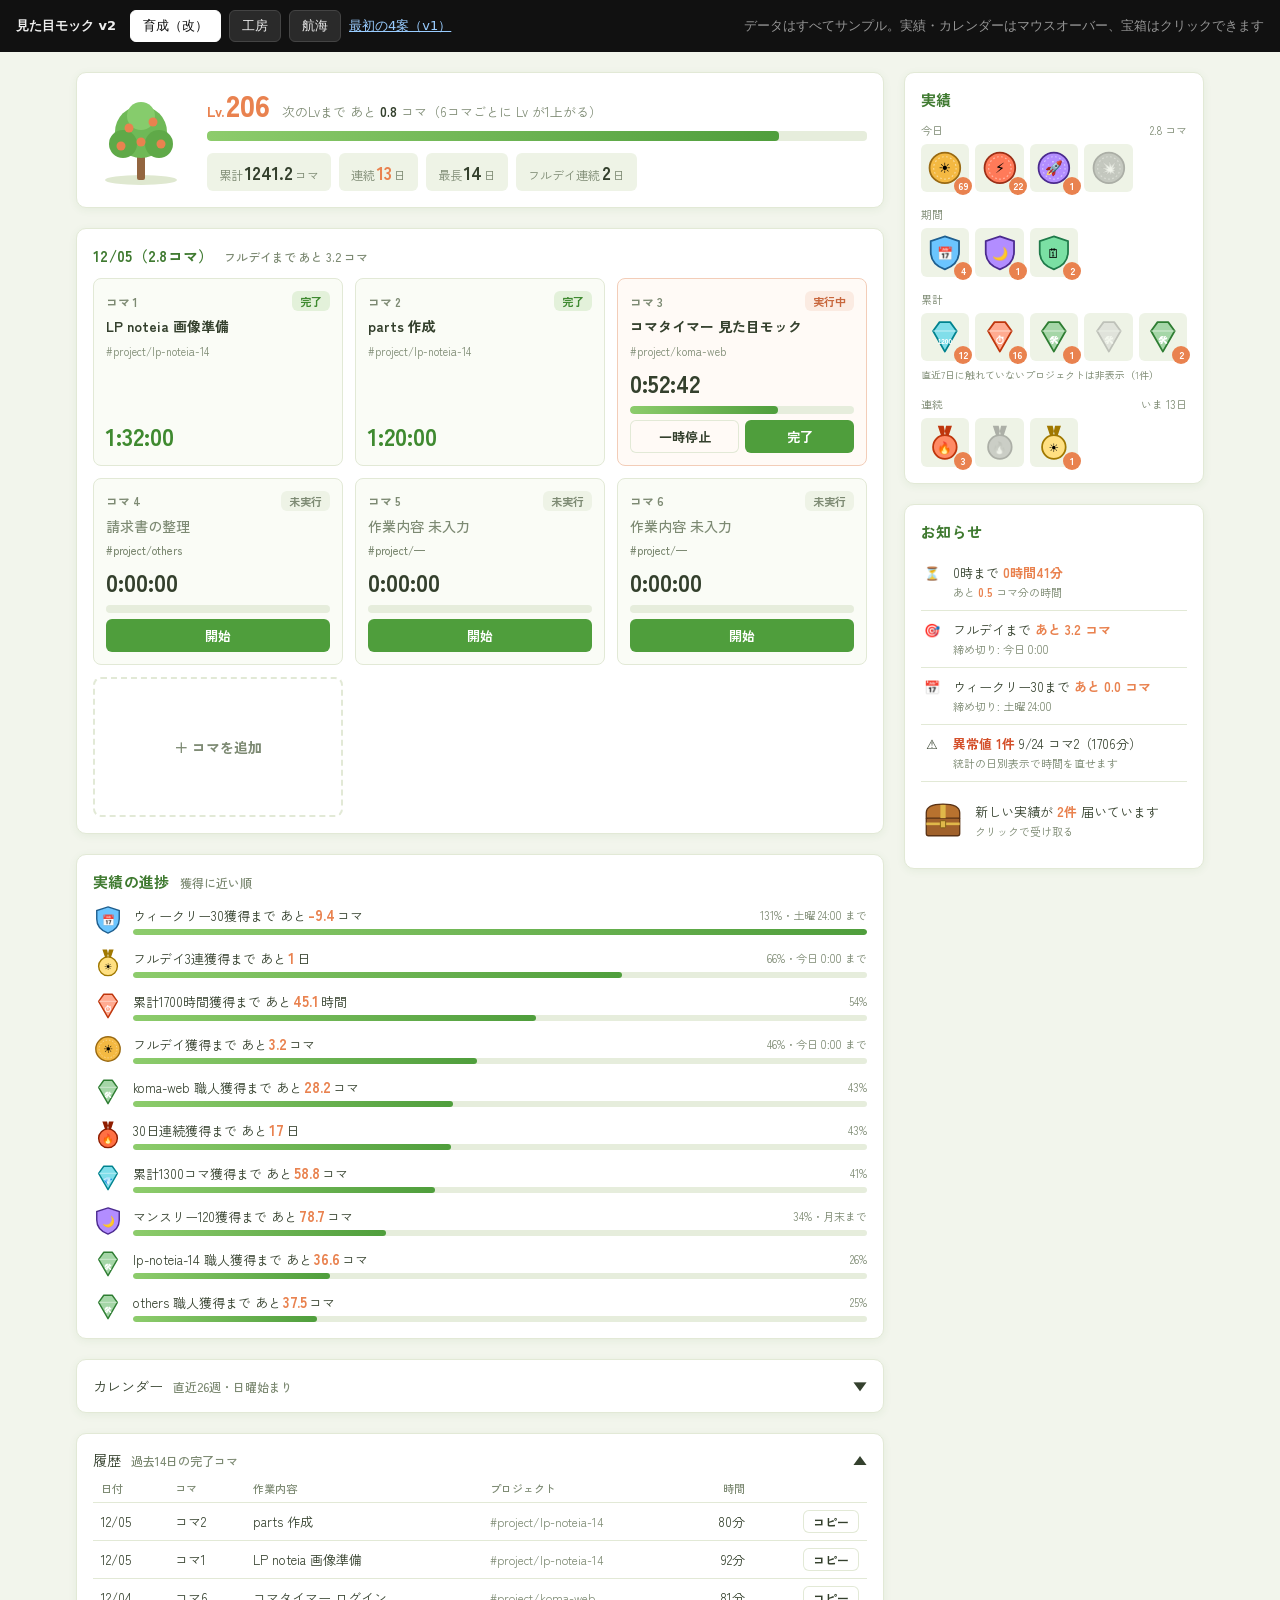
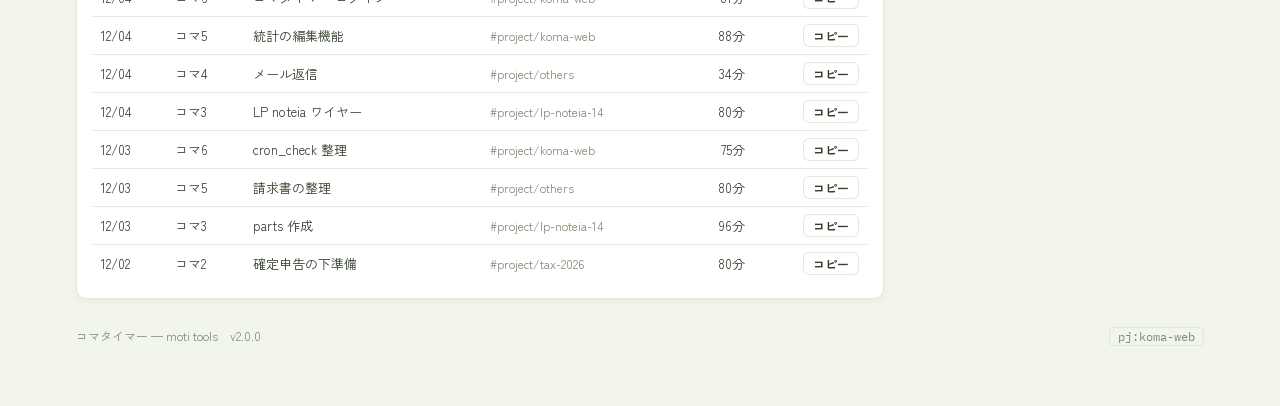
==== commit 91eed9aa: "feat: モック v2 に実績の進捗一覧を足し、カレンダーを折りたたみにして実行中の強調を弱める #T-007 Co-Authored-By: Claude Opus 5.5 <noreply@an" ====
--- a/mock/index.html
+++ b/mock/index.html
@@ -110,27 +110,32 @@
 .cal__cell[data-lv="5"] { background: var(--cal5); }
 .cal__cell.is-future { background: transparent; }
 .cal__cell.is-today { outline: 2px solid var(--text); outline-offset: -1px; }
-.cal__cell.is-unlock::after {
-    content: ""; position: absolute; inset: 3px; border-radius: 50%; background: var(--unlock);
-    box-shadow: 0 0 0 1px var(--panel-solid);
-}
 .cal__legend { display: flex; gap: 14px; flex-wrap: wrap; align-items: center; margin-top: 10px; font-size: 11px; color: var(--muted); }
 .cal__legend i { display: inline-block; width: 12px; height: 12px; border-radius: var(--cell-radius); vertical-align: -2px; margin-right: 4px; position: relative; }
-.cal__legend i.unlock { background: var(--cal0); }
-.cal__legend i.unlock::after { content: ""; position: absolute; inset: 3px; border-radius: 50%; background: var(--unlock); }
 
 /* ---- 履歴 ---- */
-.history__toggle { all: unset; cursor: pointer; display: flex; width: 100%; align-items: baseline; gap: 10px; }
+.fold__toggle { all: unset; cursor: pointer; display: flex; width: 100%; align-items: baseline; gap: 10px; }
+.fold.is-closed .fold__body { display: none; }
+.fold.is-closed .panel__title { margin-bottom: 0; }
 .history table { width: 100%; border-collapse: collapse; font-size: 13px; margin-top: 4px; }
 .history th { text-align: left; font-size: 11px; font-weight: 500; color: var(--muted); padding: 6px 8px; border-bottom: 1px solid var(--line); }
 .history td { padding: 7px 8px; border-bottom: 1px solid var(--line); }
 .history tr:last-child td { border-bottom: 0; }
 .history td.date, .history td.min { font-family: var(--font-num); white-space: nowrap; }
 .history td.proj { color: var(--muted); font-size: 12px; }
-.history td.min { text-align: right; }
+.history td.min, .history td.act { text-align: right; }
 .history .btn { padding: 3px 10px; font-size: 12px; }
-.history.is-closed table { display: none; }
 @media (max-width: 600px) { .history td.proj, .history th.proj { display: none; } }
+
+/* ---- 実績の進捗 ---- */
+.prog { display: grid; gap: 12px; }
+.prog__row { display: grid; grid-template-columns: 30px minmax(0, 1fr) auto; gap: 4px 10px; align-items: center; }
+.prog__ico { grid-row: span 2; width: 30px; height: 30px; }
+.prog__ico svg { width: 100%; height: 100%; }
+.prog__text { font-size: 13px; }
+.prog__text b { font-family: var(--font-num); color: var(--accent); font-size: 15px; margin: 0 2px; }
+.prog__meta { font-size: 11px; color: var(--muted); text-align: right; white-space: nowrap; }
+.prog__row .meter__bar { grid-column: 2 / 4; height: 6px; }
 
 /* ---- 実績（サイドバー） ---- */
 .ach-group { margin-bottom: 14px; }
@@ -209,14 +214,17 @@
     --accent: #e9824f; --on-accent: #fff; --good: #3f8a30; --good-soft: #e3f1da; --bad: #d4502b;
     --track: #e6eddc; --fill: linear-gradient(90deg, #8dcc6c, #4f9e3c);
     --btn-bg: #4f9e3c; --btn-text: #fff;
-    --running-border: 1px solid #e9824f; --running-shadow: 0 0 0 3px #fbe4d7;
-    --cal0: #e9eee1; --cal1: #cfe6bd; --cal2: #9fd17f; --cal3: #5fae45; --cal4: #3b852b; --cal5: #e9824f; --unlock: #ffc93c;
+    --running-border: 1px solid #f3cdb8; --running-shadow: none;
+    --cal0: #e9eee1; --cal1: #cfe6bd; --cal2: #9fd17f; --cal3: #5fae45; --cal4: #3b852b; --cal5: #e9824f;
     --tip-bg: #2f3a29; --tip-text: #f4f8ee;
 }
 
 /* =========================================================
    スキン2: 工房 — 紙と木と真鍮。コマで道具と工房が増えていく
    ========================================================= */
+[data-skin="grow"] .state--run { background: #fbebe2; color: #c8673d; }
+[data-skin="grow"] .koma.is-running { background: #fffaf6; }
+
 [data-skin="workshop"] {
     --font: "Zen Kaku Gothic New", system-ui, sans-serif; --font-title: "Shippori Mincho", serif; --font-num: "IBM Plex Mono", monospace;
     --bg: #ebe3d3; --text: #3a2e22; --muted: #85735e; --title: #6b3f1d; --title-spacing: .08em;
@@ -227,7 +235,7 @@
     --track: #e4d8c0; --fill: repeating-linear-gradient(90deg, #b5652b 0 10px, #9c5422 10px 12px);
     --btn-bg: #3a2e22; --btn-text: #f8f3e8;
     --running-border: 1px solid #b5652b; --running-shadow: 3px 3px 0 #b5652b;
-    --cal0: #e7dcc6; --cal1: #e2c69c; --cal2: #d29a5c; --cal3: #b5652b; --cal4: #7f3f16; --cal5: #3a2e22; --unlock: #f2c94c;
+    --cal0: #e7dcc6; --cal1: #e2c69c; --cal2: #d29a5c; --cal3: #b5652b; --cal4: #7f3f16; --cal5: #3a2e22;
     --tip-bg: #3a2e22; --tip-text: #f8f3e8;
     background-image: radial-gradient(rgba(107,63,29,.06) 1px, transparent 1px); background-size: 6px 6px;
 }
@@ -247,7 +255,7 @@
     --track: #1a2342; --fill: linear-gradient(90deg, #4f7bff, #5ee0b5);
     --btn-bg: #4f7bff; --btn-text: #fff;
     --running-border: 1px solid #ffb547; --running-shadow: 0 0 18px rgba(255,181,71,.35);
-    --cal0: #161e3a; --cal1: #1f3570; --cal2: #2f55b8; --cal3: #4f7bff; --cal4: #5ee0b5; --cal5: #ffb547; --unlock: #fff;
+    --cal0: #161e3a; --cal1: #1f3570; --cal2: #2f55b8; --cal3: #4f7bff; --cal4: #5ee0b5; --cal5: #ffb547;
     --tip-bg: #e6ecff; --tip-text: #0b1020;
     background-image: radial-gradient(1px 1px at 20% 30%, #fff8 50%, transparent), radial-gradient(1px 1px at 70% 80%, #fff6 50%, transparent), radial-gradient(1.5px 1.5px at 40% 60%, #fff5 50%, transparent);
     background-size: 220px 220px, 310px 310px, 470px 470px;
@@ -296,9 +304,16 @@
                 <div class="komas" id="komas"></div>
             </section>
 
+            <!-- 実績の進捗 -->
+            <section class="panel">
+                <h2 class="panel__title">実績の進捗<span class="sub">獲得に近い順</span></h2>
+                <div class="prog" id="progress"></div>
+            </section>
+
             <!-- カレンダー -->
-            <section class="panel">
-                <h2 class="panel__title">カレンダー<span class="sub">直近26週・日曜始まり</span></h2>
+            <section class="panel fold is-closed">
+                <button class="fold__toggle panel__title" aria-expanded="false">カレンダー<span class="sub">直近26週・日曜始まり</span><span class="right fold__icon">▼</span></button>
+                <div class="fold__body">
                 <div class="cal"><div class="cal__inner">
                     <div class="cal__months" id="cal-months"></div>
                     <div class="cal__days"><span></span><span>月</span><span></span><span>水</span><span></span><span>金</span><span></span></div>
@@ -311,14 +326,14 @@
                     <span><i style="background:var(--cal3)"></i>6+ フルデイ</span>
                     <span><i style="background:var(--cal4)"></i>8+ オーバードライブ</span>
                     <span><i style="background:var(--cal5)"></i>10+</span>
-                    <span><i class="unlock"></i>実績を解禁した日</span>
+                </div>
                 </div>
             </section>
 
             <!-- 履歴 -->
-            <section class="panel history" id="history">
-                <button class="history__toggle panel__title" id="history-toggle" aria-expanded="true">履歴<span class="sub">過去14日の完了コマ</span><span class="right" id="history-icon">▲</span></button>
-                <table>
+            <section class="panel history fold">
+                <button class="fold__toggle panel__title" aria-expanded="true">履歴<span class="sub">過去14日の完了コマ</span><span class="right fold__icon">▲</span></button>
+                <table class="fold__body">
                     <thead><tr><th>日付</th><th>コマ</th><th>作業内容</th><th class="proj">プロジェクト</th><th style="text-align:right">時間</th><th></th></tr></thead>
                     <tbody id="history-body"></tbody>
                 </table>
@@ -528,19 +543,13 @@
 
 // カレンダー（色の段階はその日の実績の段階にそろえる）
 const lvOf = v => v <= 0 ? 0 : v < 3 ? 1 : v < 6 ? 2 : v < 8 ? 3 : v < 10 ? 4 : 5;
-let run = BASE_TOTAL;
 const cells = [], monthLabels = [];
 days.forEach((d, i) => {
-    const before = run; run += d.v;
-    const unlocks = [];
-    TODAY_TIERS.forEach(t => { if (d.v >= t.min && days.slice(0, i).every(p => p.v < t.min)) unlocks.push(`${t.name} 初獲得`); });
-    if (Math.floor(run / 100) > Math.floor(before / 100)) unlocks.push(`累計 ${Math.floor(run / 100) * 100} コマ`);
     const got = TODAY_TIERS.filter(t => d.v >= t.min).map(t => t.name);
     const isToday = i === days.length - 1;
     tipStore.push(`<b>${md(d.date)}（${fmt1(d.v)}コマ）</b>${isToday ? ' <span class="t-dim">今日</span>' : ''}`
-        + (got.length ? `<br>${got.join('・')}` : '')
-        + (unlocks.length ? `<div class="t-next">解禁: ${unlocks.join('、')}</div>` : ''));
-    cells.push(`<div class="cal__cell${isToday ? ' is-today' : ''}${unlocks.length ? ' is-unlock' : ''}" data-lv="${lvOf(d.v)}" data-tip="${tipStore.length - 1}"></div>`);
+        + (got.length ? `<br>${got.join('・')}` : ''));
+    cells.push(`<div class="cal__cell${isToday ? ' is-today' : ''}" data-lv="${lvOf(d.v)}" data-tip="${tipStore.length - 1}"></div>`);
     if (d.date.getDay() === 0) monthLabels.push(d.date.getDate() <= 7 ? `${d.date.getMonth() + 1}月` : '');
 });
 for (let i = today.getDay() + 1; i < 7; i++) cells.push('<div class="cal__cell is-future"></div>');
@@ -557,13 +566,34 @@
 ];
 document.getElementById('history-body').innerHTML = HISTORY.map(([back, slot, name, proj, min]) => `
     <tr><td class="date">${md(new Date(today.getTime() - back * DAY))}</td><td>コマ${slot}</td><td>${esc(name)}</td>
-    <td class="proj">#project/${esc(proj)}</td><td class="min">${min}分</td><td><button class="btn btn--sub">コピー</button></td></tr>`).join('');
-const hist = document.getElementById('history');
-document.getElementById('history-toggle').addEventListener('click', e => {
-    const closed = hist.classList.toggle('is-closed');
-    e.currentTarget.setAttribute('aria-expanded', String(!closed));
-    document.getElementById('history-icon').textContent = closed ? '▼' : '▲';
-});
+    <td class="proj">#project/${esc(proj)}</td><td class="min">${min}分</td><td class="act"><button class="btn btn--sub">コピー</button></td></tr>`).join('');
+// 折りたたみ（カレンダー・履歴）
+document.querySelectorAll('.fold__toggle').forEach(btn => btn.addEventListener('click', () => {
+    const closed = btn.closest('.fold').classList.toggle('is-closed');
+    btn.setAttribute('aria-expanded', String(!closed));
+    btn.querySelector('.fold__icon').textContent = closed ? '▼' : '▲';
+}));
+
+// 実績の進捗（次に取れる実績を、進捗率の高い順に並べる）
+const proj50 = visibleProjects.map(p => ({ shape: 'gem', c: ['#a5d6a7', '#2e7d32'], icon: '🛠', name: `${p.id} 職人`, done: p.koma % 50, goal: 50, unit: 'コマ', due: '' }));
+const hours = total * 80 / 60;
+const PROGRESS = [
+    nextTodayTier && { shape: 'sun', c: nextTodayTier.c, icon: nextTodayTier.icon, name: nextTodayTier.name, done: todayKoma, goal: nextTodayTier.min, unit: 'コマ', due: '今日 0:00 まで' },
+    { shape: 'shield', c: ['#6bc5ff', '#1f5f8f'], icon: '📅', name: 'ウィークリー30', done: weekKoma, goal: 30, unit: 'コマ', due: '土曜 24:00 まで' },
+    { shape: 'shield', c: ['#b28dff', '#4b2a8f'], icon: '🌙', name: 'マンスリー120', done: 41.3, goal: 120, unit: 'コマ', due: '月末まで' },
+    { shape: 'gem', c: ['#80deea', '#00838f'], icon: '💎', name: `累計${Math.ceil(total / 100) * 100}コマ`, done: total % 100, goal: 100, unit: 'コマ', due: '' },
+    { shape: 'gem', c: ['#ffab91', '#bf360c'], icon: '⏱', name: `累計${(Math.floor(hours / 100) + 1) * 100}時間`, done: hours % 100, goal: 100, unit: '時間', due: '' },
+    ...proj50,
+    { shape: 'medal', c: ['#ff7043', '#8f1d00'], icon: '🔥', name: '30日連続', done: streak.cur, goal: 30, unit: '日', due: '' },
+    { shape: 'medal', c: ['#ffe082', '#a07800'], icon: '☀', name: 'フルデイ3連', done: fullStreak.cur, goal: 3, unit: '日', due: '今日 0:00 まで' },
+].filter(Boolean).map(x => ({ ...x, p: x.done / x.goal * 100 })).sort((a, b) => b.p - a.p);
+document.getElementById('progress').innerHTML = PROGRESS.map(x => `
+    <div class="prog__row">
+        <div class="prog__ico">${SHAPES[x.shape](x.c[0], x.c[1], x.icon)}</div>
+        <div class="prog__text">${esc(x.name)}獲得まで あと<b>${x.unit === '日' ? x.goal - x.done : fmt1(x.goal - x.done)}</b>${x.unit}</div>
+        <div class="prog__meta">${Math.floor(x.p)}%${x.due ? `・${x.due}` : ''}</div>
+        ${progressBar(x.p)}
+    </div>`).join('');
 
 // 実績
 document.getElementById('achievements').innerHTML = ACH.map(g => `
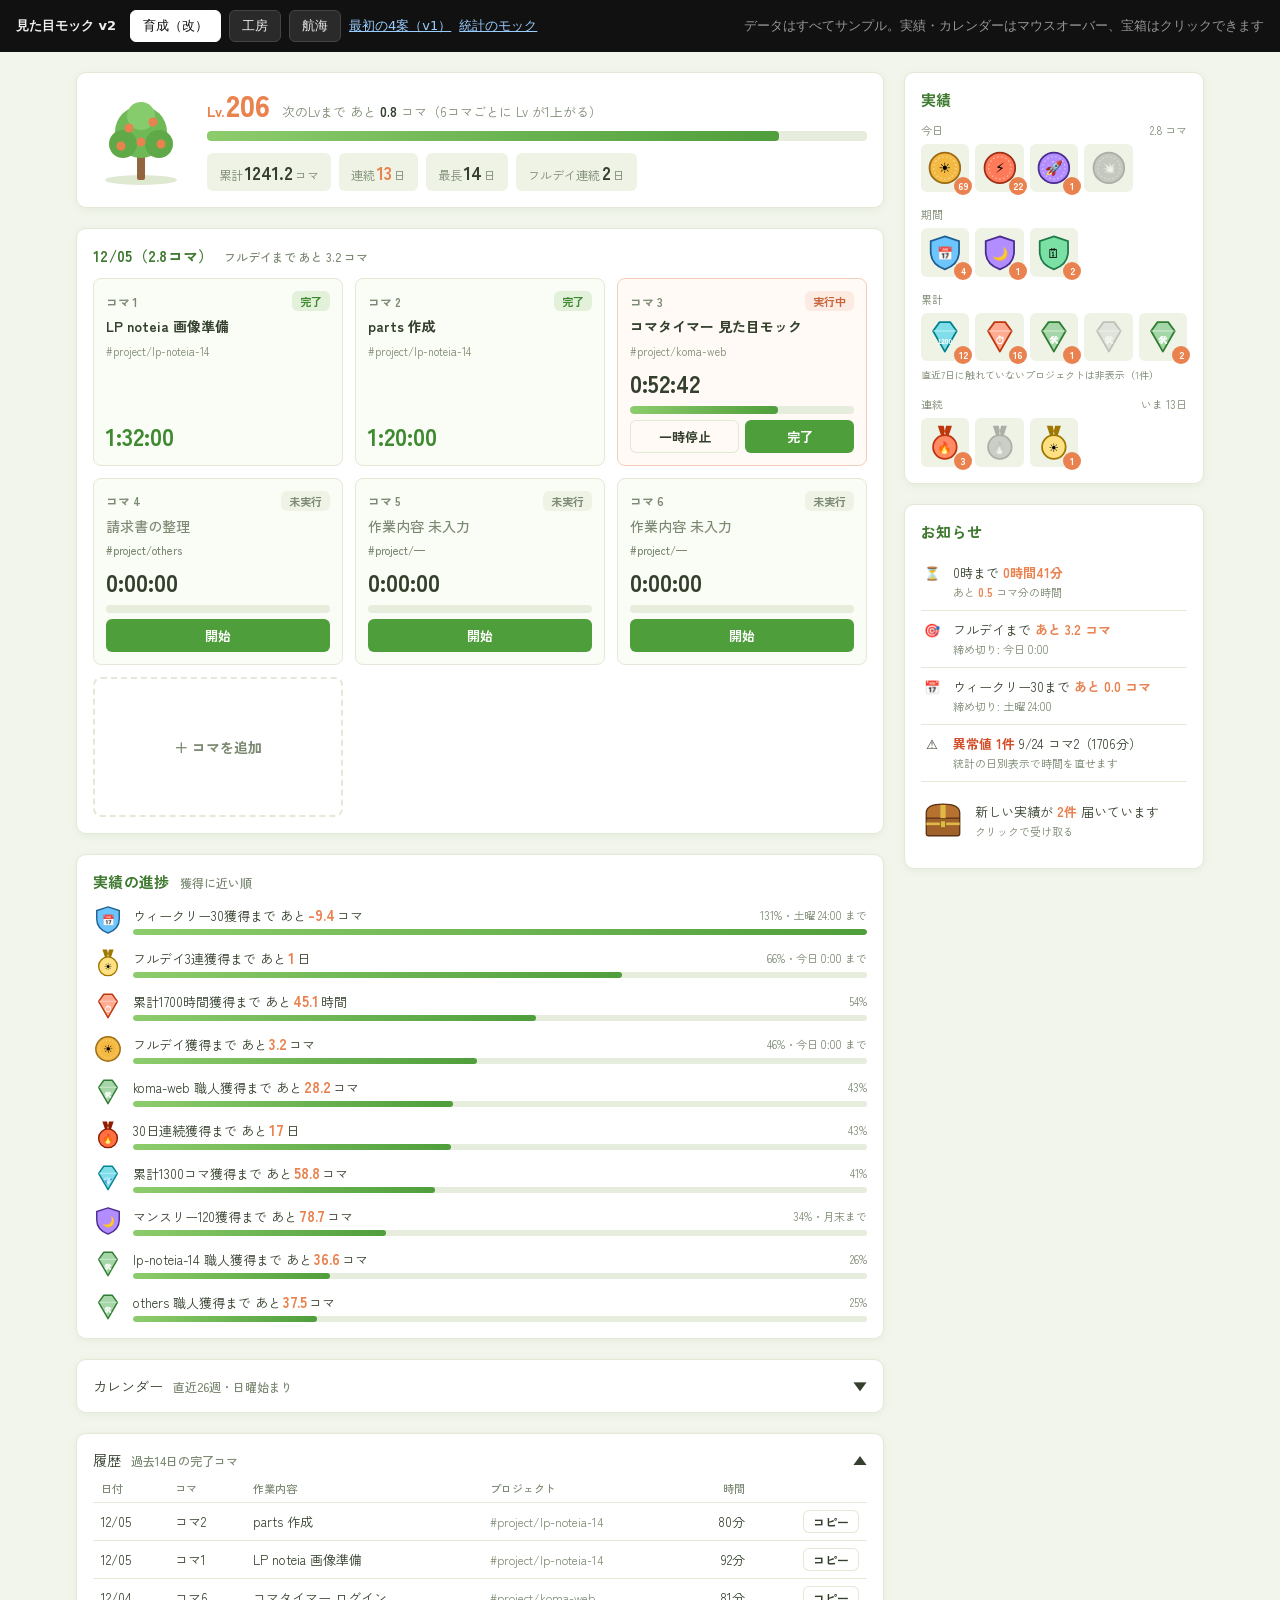
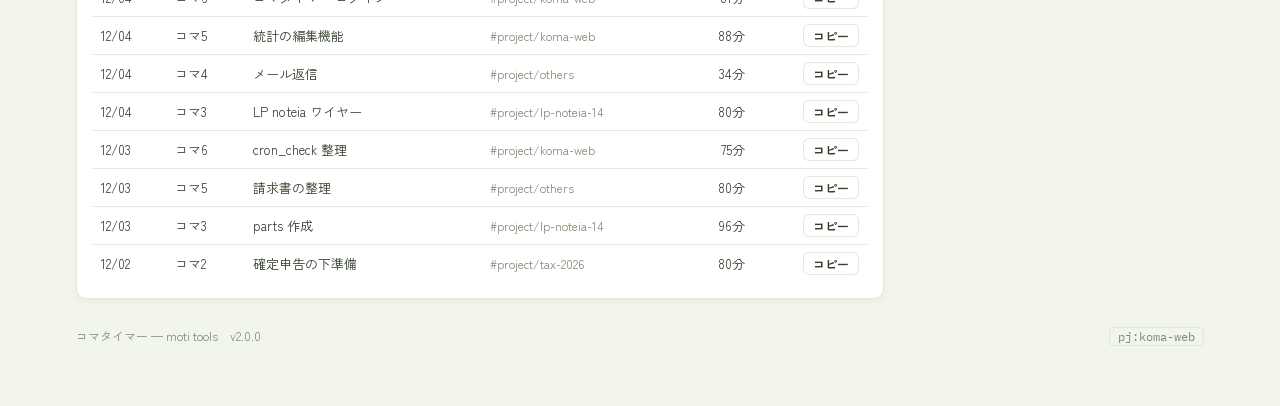
==== commit c211e653: "feat: 統計画面の作り直し案のモック（期間・プロジェクト・時間帯・集中度・記録）を追加する #T-006 Co-Authored-By: Claude Opus 5.5 <noreply@anth" ====
--- a/mock/index.html
+++ b/mock/index.html
@@ -274,6 +274,7 @@
     <button data-skin-btn="workshop">工房</button>
     <button data-skin-btn="space">航海</button>
     <a href="v1.html">最初の4案（v1）</a>
+    <a href="stats.html">統計のモック</a>
     <span class="note">データはすべてサンプル。実績・カレンダーはマウスオーバー、宝箱はクリックできます</span>
 </div>
 
